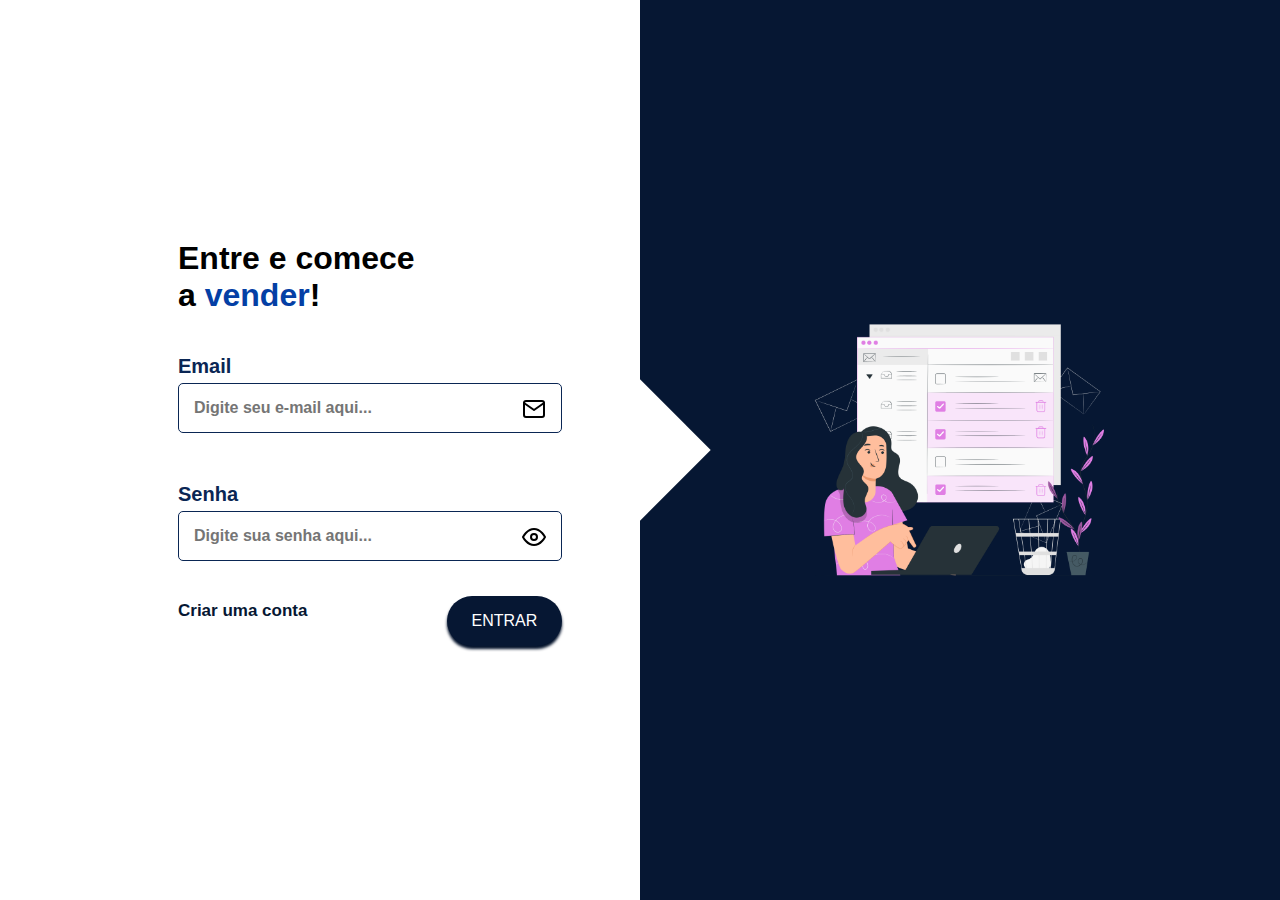
==== HTML/index.html @ cbcce424 "Initial commit" ====
<html>
<!DOCTYPE html>
<html lang="en">

<head>
    <meta charset="UTF-8">
    <meta http-equiv="X-UA-Compatible" content="IE=edge">
    <meta name="viewport" content="width=device-width, initial-scale=1.0">
    <link rel="stylesheet" href="/CSS/index.css">
    <link rel="stylesheet"
        href="https://fonts.googleapis.com/css2?family=Material+Symbols+Outlined:opsz,wght,FILL,GRAD@20..48,100..700,0..1,-50..200" />
    <title>Document</title>
</head>

<body>
    <div class="main">

        <div class="left">
            <div class="tri">
            </div>
            <div class="card">
                <div class="textfield">
                    <h1>Entre e comece <br>a <span>vender</span>!</h1>

                    <form class="textfield">
                        <div class="textfield">
                            <label for="email">Email</label>
                            <input type="text" id="email" placeholder="Digite seu e-mail aqui..." required
                                maxlength="70">
                            <svg xmlns="http://www.w3.org/2000/svg" class="feather feather-mail">
                                <path d="M4 4h16c1.1 0 2 .9 2 2v12c0 1.1-.9 2-2 2H4c-1.1 0-2-.9-2-2V6c0-1.1.9-2 2-2z">
                                </path>
                                <polyline points="22,6 12,13 2,6"></polyline>
                            </svg>
                        </div>

                        <div class="textfield">
                            <label for="senha">Senha</label>
                            <input type="password" id="senha" placeholder="Digite sua senha aqui..." required
                                maxlength="35">
                            <svg xmlns="http://www.w3.org/2000/svg" class="feather feather-eye">
                                <path d="M1 12s4-8 11-8 11 8 11 8-4 8-11 8-11-8-11-8z"></path>
                                <circle cx="12" cy="12" r="3"></circle>
                            </svg>
                        </div>
                        <a href="/HTML/cadastro_proprietario.html" class="link"> Criar uma conta </a>
                </div>
                <button type="submit" class="btn">Entrar</button>
            </div>
        </div>
        <div class="right">
            <img src="/STATIC/image.png" class="img">
        </div>
    </div>

</body>

</html>

</html>
---- CSS/index.css ----
body {
    margin: 0;
    box-sizing: border-box;
}

.textfield svg {
    position: absolute;
    top: 42px;
    right: 16px;
    width: 24;
    height: 24;
    fill: none;
    stroke: currentColor;
    stroke-width: 2;
    stroke-linecap: round;
    stroke-linejoin: round;
}

.main {
    width: 100vw;
    height: 100vh;
    display: flex;
    justify-content: space-between;
    align-items: center;
}

.textfield span {
    color: #043fa5;
    font-weight: 900;
}

.right {
    width: 50vw;
    height: 100vh;
    justify-content: center;
    align-items: center;
    display: flex;
    background-color: #061733;
    flex-direction: row-reverse;
    margin: 0;
}

.left {
    width: 50vw;
    height: 100vh;
    display: flex;
    justify-content: center;
    align-items: center;
    margin: 0;

}

.card {
    width: 60%;
    height: 100%;
    display: flex;
    justify-content: center;
    align-items: center;
    flex-direction: column;

}

.textfield {
    width: 100%;
    display: flex;
    flex-direction: column;
    align-items: flex-start;
    justify-content: center;
    margin: 10px 0px;
    position: relative;
}

.textfield input {
    border-color: #0a2654;
    width: 100%;
    border-style: solid;
    border-width: 1px;
    border-radius: 5px;
    padding: 15px;
    font-size: 12pt;
    outline: none;
    box-sizing: border-box;
    margin-bottom: 30px;
    font-weight: bold;
}

/*.textfield > input:invalid{
    border-color: red;
}*/

.textfield label {
    color: #0a2654;
    margin-bottom: 5px;
    font-size: 20px;
    font-family: Arial, Helvetica, sans-serif;
    font-weight: bold;
}

.btn {
    position: relative;
    left: 35%;
    width: 30%;
    bottom: 5%;
    padding: 16px 0px;
    margin: 0px;
    border: none;
    box-sizing: border-box;
    border-radius: 30px;
    outline: none;
    text-transform: uppercase;
    background: #061733;
    cursor: pointer;
    transition: 0.5s;
    box-shadow: 0px 3px 3px #011029;
    color: white;
    font-size: 1rem;
}

.btn:hover {
    background: #1e5cbe;
}

.textfield>h1 {
    position: relative;
    box-sizing: border-box;
    font-family: Arial, Helvetica, sans-serif;
}

.img {
    width: 50%;
}

.link {
    text-decoration: none;
    position: relative;
    bottom: 0%;
    font-family: Arial, Helvetica, sans-serif;
    font-size: 17px;
    color: #061733;
    font-weight: bold;

}

.link:hover {
    color: #1e5cbe;
}

.tri {
    position: relative;
    left: 80%;
    bottom: 50%;
    display: flex;
    width: 100px;
    height: 100px;
    top: 0%;
    right: 580px;
    background: white;
    transform: rotate(45deg);
    box-sizing: border-box;
}

/* tablets */
@media (max-width: 1024px) {


    .card {
        display: flex;
        width: 50vw;
        height: 100vh;
        box-sizing: border-box;
        justify-content: center;
    }

    .left {
        display: flex;
        flex-direction: column-reverse;
        width: 100vw;
        height: 100vh;

    }

    .right {
        display: none;
    }

    .tri {
        display: none;
    }
}

/* celulares */
@media (max-width: 375px) {

    .card {
        display: flex;
        width: 90%;
        box-sizing: border-box;
        justify-content: space-evenly;

    }

    .left {
        display: flex;
        flex-direction: column-reverse;
        width: 100vw;
        height: 100vh;
        padding: 5px;

    }

    .btn {

        width: 100%;
        border-style: solid;
        border-width: 3px;
        border-radius: 7px;
        padding: 15px;
        font-size: 12pt;
        box-shadow: 0px 3px 3px #00000056;
        outline: none;
        box-sizing: border-box;
        margin-bottom: 30px;
        font-weight: bold;
        position: relative;
        left: 0px;
    }

    .textfield input {
        padding: 15px;
        margin-bottom: 4px;
        font-size: 15px;
    }

    .textfield label {
        font-size: 17px;
    }

    .textfield a {
        display: none;
    }

    .textfield {
        font-size: 10px;
        width: 90%;

    }

    .right {
        display: none;
    }

    .tri {
        display: none;
    }

}
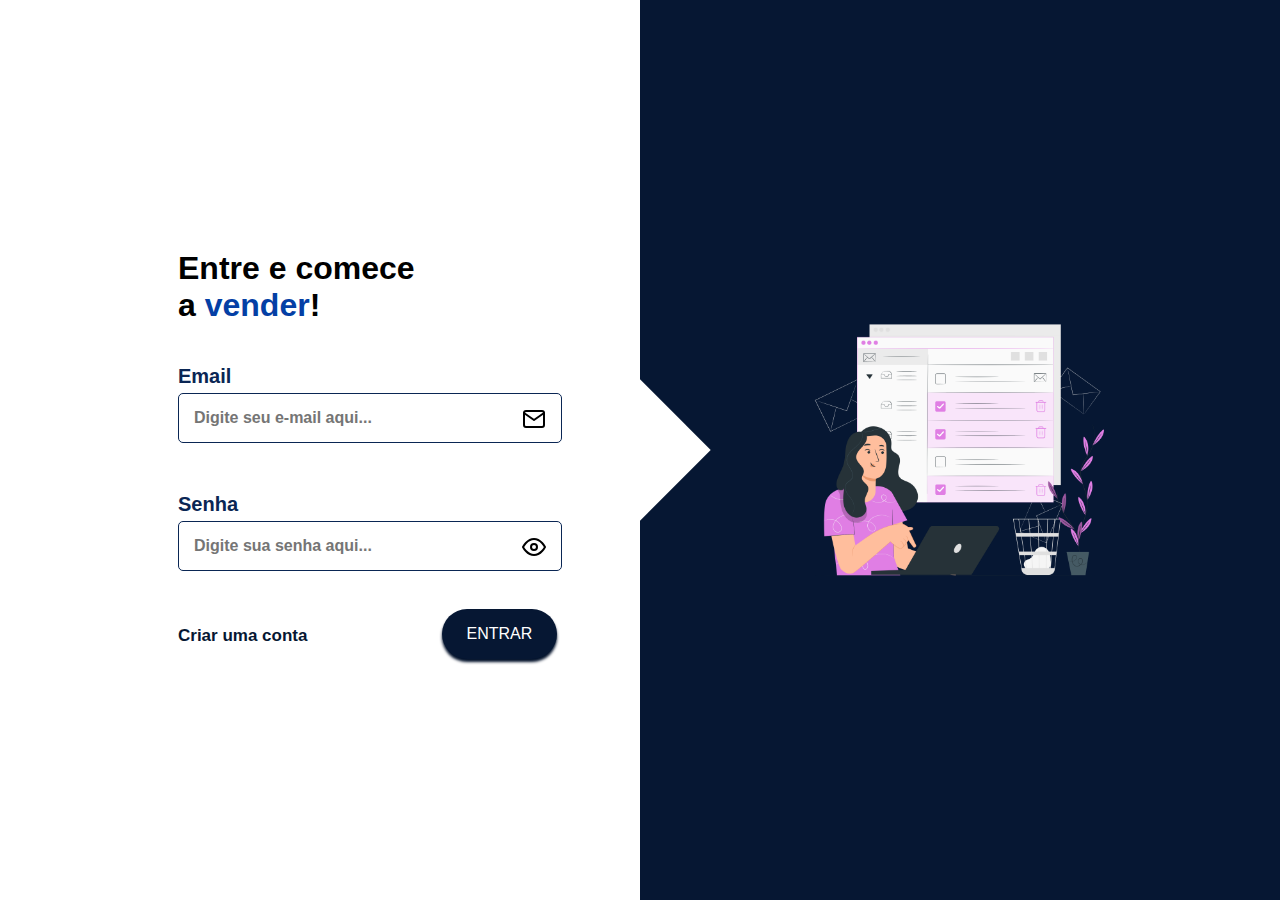
==== commit 240f0c1c: "." ====
--- a/HTML/index.html
+++ b/HTML/index.html
@@ -43,9 +43,11 @@
                                 <circle cx="12" cy="12" r="3"></circle>
                             </svg>
                         </div>
+                        <section class="button-link">
                         <a href="/HTML/cadastro_proprietario.html" class="link"> Criar uma conta </a>
-                </div>
                 <button type="submit" class="btn">Entrar</button>
+            </section>
+            </div>
             </div>
         </div>
         <div class="right">
--- a/CSS/index.css
+++ b/CSS/index.css
@@ -96,7 +96,16 @@
     font-weight: bold;
 }
 
-.btn {
+section{
+    width: 100%;
+    height: 100%;
+    display: flex;
+    align-items: center;
+
+
+}
+
+section .btn {
     position: relative;
     left: 35%;
     width: 30%;
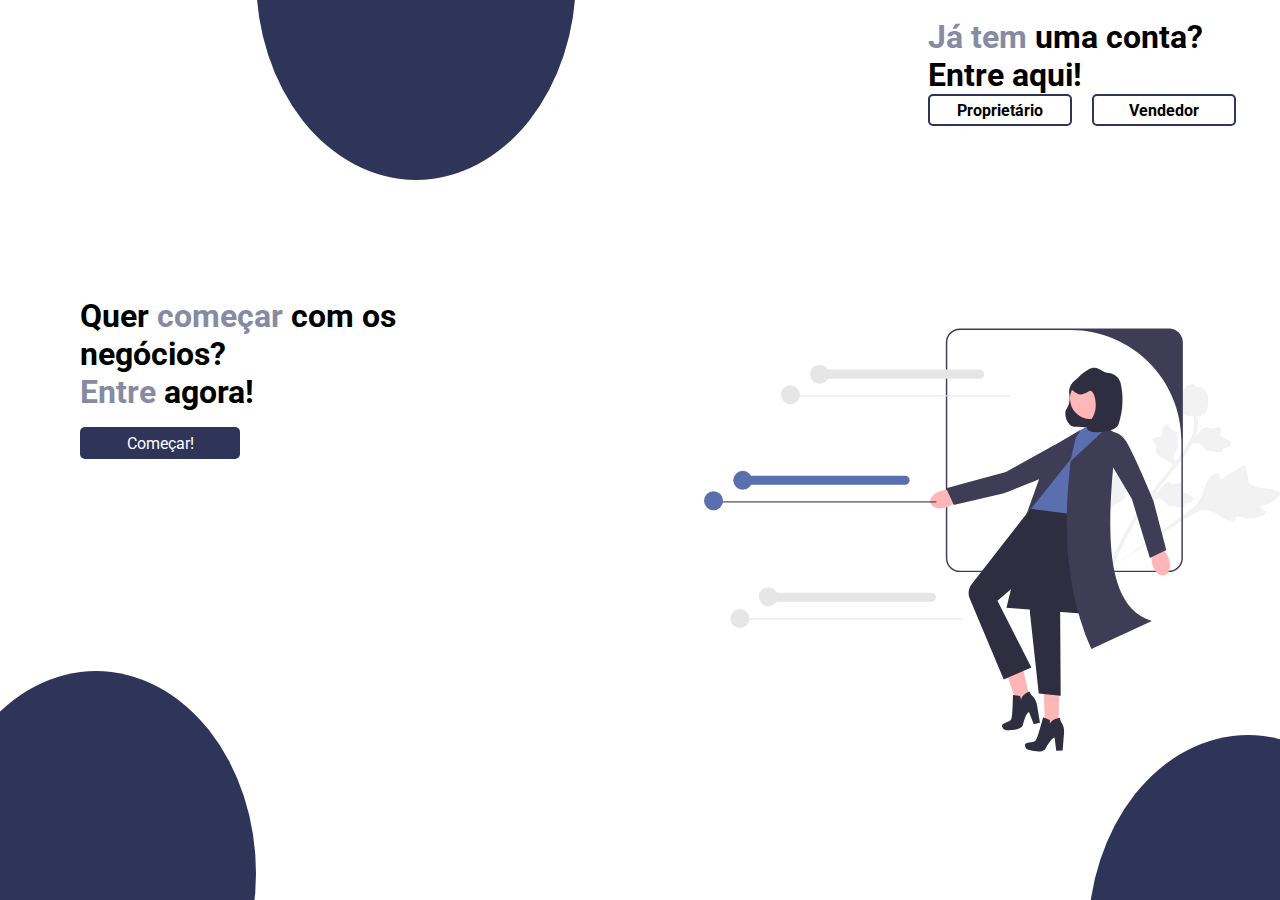
==== commit 030c832c: "." ====
--- a/HTML/index.html
+++ b/HTML/index.html
@@ -1,62 +1,33 @@
-<html>
 <!DOCTYPE html>
-<html lang="en">
-
+<html lang="pt-br">
 <head>
     <meta charset="UTF-8">
     <meta http-equiv="X-UA-Compatible" content="IE=edge">
     <meta name="viewport" content="width=device-width, initial-scale=1.0">
-    <link rel="stylesheet" href="/CSS/index.css">
-    <link rel="stylesheet"
-        href="https://fonts.googleapis.com/css2?family=Material+Symbols+Outlined:opsz,wght,FILL,GRAD@20..48,100..700,0..1,-50..200" />
-    <title>Document</title>
+    <title>Landin Page</title>
+    <link rel="stylesheet" href="/CSS/style.css">
+    <link rel="preconnect" href="https://fonts.googleapis.com">
+    <link rel="preconnect" href="https://fonts.gstatic.com" crossorigin>
+    <link href="https://fonts.googleapis.com/css2?family=Roboto:wght@300;400;700&display=swap" rel="stylesheet">
 </head>
+<body>
+    <main>
+        <div class="circle" id="c-top"></div>
+        <div class="circle" id="c-bottom-left"></div>
+        <div class="circle" id="c-bottom-right"></div>
 
-<body>
-    <div class="main">
+        <svg xmlns="http://www.w3.org/2000/svg" width="787.3608" height="578.21141" viewBox="0 0 787.3608 578.21141" xmlns:xlink="http://www.w3.org/1999/xlink"><g><path d="M767.74103,251.99607c.2196-3.36208-7.66795-5.00341-7.30956-7.94569,.35702-2.9317,8.31264-2.32243,16.72301-7.61771,1.51674-.9549,11.07445-6.97267,10.14249-11.48774-1.76651-8.55826-39.66475-4.19001-43.3533-16.64006-.80958-2.7323-.05751-6.56487-2.28961-15.15243-.88803-3.41632-1.62549-5.1893-3.13123-5.74887-2.13651-.79401-3.95346,1.54882-9.19817,5.00999-7.86547,5.19074-9.303,3.56745-14.94699,8.14126-4.18979,3.39536-5.59801,6.07324-7.42211,5.53348-2.58131-.76374-1.42832-6.61918-4.38375-8.04838-3.01588-1.45834-8.27517,2.67668-11.49774,6.26247-6.04743,6.72898-6.67418,13.47302-8.68448,19.63894-2.18476,6.70075-7.02507,15.85159-19.0324,25.27512l-109.61019,79.78751c23.07429-15.97313,87.6008-58.88736,112.74142-74.03865,7.25762-4.37382,14.87965-8.63176,23.20076-6.67339,8.01135,1.88536,15.70536,9.30535,28.62174,14.22792,1.50844,.57497,5.72781,2.12173,7.62757,.31803,1.57063-1.49114,.12506-3.91399,1.5706-5.32802,1.93893-1.89673,6.11366,.92295,12.95564,1.88866,4.8246,.6809,8.52286,.09394,11.70316-.4109,.95883-.15219,15.28096-2.51586,15.57322-6.99147l-.0001-.00007Z" fill="#f2f2f2"/><path d="M582.53886,206.67521c-1.58677-1.0779-4.66812,2.31985-6.00879,1.295-1.33591-1.02113,1.25858-4.75,1.08634-10.40573-.03107-1.01991-.22687-7.44729-2.71189-8.29258-4.71011-1.60232-13.50102,18.25874-20.67589,16.47689-1.57459-.391-3.23869-1.86596-8.09752-3.24818-1.93298-.54987-3.01594-.69949-3.72505-.12192-1.00612,.81951-.38058,2.3873-.19503,5.96001,.27822,5.35809-.93333,5.5953-.31695,9.68506,.45758,3.03605,1.36559,4.49989,.57433,5.23939-1.11962,1.04656-3.66085-1.2088-5.21502-.17066-1.58594,1.05945-1.0739,4.83379-.2438,7.45004,1.55778,4.90966,4.68693,7.16313,7.13315,9.9289,2.6584,3.00565,5.75313,8.02168,6.91372,16.63395l7.53421,76.81864c-1.18206-15.93379-3.62669-59.98594-3.80913-76.69677-.05269-4.82407,.05673-9.79356,3.41887-13.31259,3.23689-3.38804,9.0986-5.02337,15.24144-9.9425,.71746-.57448,2.69401-2.19909,2.35694-3.6519-.27869-1.2011-1.88496-1.19065-2.16187-2.30816-.37144-1.49894,2.21701-2.73435,4.66505-5.81381,1.72623-2.17147,2.50519-4.15596,3.17507-5.86255,.20194-.51449,3.17421-8.22588,1.06193-9.66069l-.00011,.00015Z" fill="#f2f2f2"/><path d="M609.25751,235.38694l4.87619-9.16475,.87759-.34689c4.05954-1.60311,7.08282-3.81332,8.98956-6.57089,.30323-.43834,.5839-.89222,.87015-1.35424,1.13383-1.83179,2.54272-4.10917,5.45563-5.89382,1.62766-.9924,5.71461-3.07187,8.15801-.7946,.66325,.60522,.9873,1.32223,1.13832,2.00529,.12919-.05638,.26047-.11141,.40147-.17183,1.73539-.71337,2.78735-.80794,3.80062-.8989,.77879-.07039,1.58246-.14181,3.07486-.59295,.65462-.19768,1.19461-.39541,1.64921-.56104,1.37762-.49948,3.1005-1.04034,4.70984,.0921,1.67808,1.27009,1.60398,3.32654,1.55585,4.68833-.08497,2.42939-.43401,3.98361-.6659,5.01422-.08552,.37618-.17995,.80054-.18253,.94974-.00402,1.20482,5.06596,3.54815,6.96911,4.44104,4.28399,1.99219,7.99098,3.71605,7.70089,7.0797-.20558,2.40717-2.50582,4.20085-7.02759,5.46931-1.40809,.39413-2.71346,.53252-3.82226,.58222,.35849,.77689,.52096,1.70322,.14415,2.72523h0c-.89522,2.41785-4.08456,3.27053-9.48289,2.54387-1.34288-.17711-3.14644-.4221-5.24912-1.38524-.98984-.45455-1.81252-.96364-2.50882-1.41034-.28462,.38468-.66984,.7488-1.21145,1.02387-1.59158,.81187-3.481,.42344-5.59084-1.23898-2.34584-1.79386-4.03133-3.6305-5.51994-5.24781-1.30119-1.41042-2.42529-2.62109-3.51704-3.26621-2.04271-1.16964-4.5959-.64202-7.72318,.16862l-7.86983,2.11499-.00005-.00004Z" fill="#f2f2f2"/><path d="M648.39062,187.7377l-10.10187-2.3921-.55812-.76091c-2.58038-3.52017-5.48513-5.88393-8.63616-7.02885-.50096-.18213-1.01113-.33849-1.53068-.49819-2.05945-.63213-4.61978-1.41727-7.08489-3.78223-1.37287-1.3227-4.42091-4.74853-2.8379-7.68964,.4172-.79504,1.02858-1.29038,1.65102-1.60971-.08737-.11066-.17388-.22368-.26807-.34473-1.13019-1.49773-1.48853-2.49128-1.83354-3.44837-.26562-.73549-.53859-1.49476-1.35349-2.8239-.35728-.58308-.68551-1.05522-.96103-1.45294-.83263-1.20583-1.79272-2.73524-1.1055-4.57918,.80291-1.94535,2.81091-2.39527,4.14038-2.69417,2.3715-.53399,3.96341-.59065,5.01915-.62775,.38552-.01266,.82001-.02898,.96498-.06432,1.16641-.3017,2.14715-5.80023,2.52813-7.86763,.84039-4.64918,1.56756-8.6722,4.89483-9.24474,2.38057-.41168,4.69907,1.35833,7.073,5.41046,.7384,1.26207,1.20339,2.48964,1.53268,3.54959,.66054-.54382,1.5154-.93602,2.59953-.83064h0c2.56586,.25268,4.19961,3.12141,4.86602,8.52747,.16932,1.34387,.3898,3.15061-.00851,5.42879-.18861,1.07274-.4724,1.99763-.72788,2.78454,.44432,.17775,.89419,.458,1.29769,.91214,1.189,1.33358,1.29258,3.25978,.21968,5.72225-1.14016,2.72414-2.48922,4.82038-3.67605,6.67053-1.03428,1.61641-1.92025,3.01079-2.26728,4.23051-.61323,2.27261,.54472,4.6084,2.12211,7.42783l4.04201,7.07599-.00024-.00009Z" fill="#f2f2f2"/><path d="M661.14193,159.63257l4.87619-9.16475,.87759-.34689c4.05954-1.60311,7.08282-3.81332,8.98956-6.57089,.30323-.43834,.5839-.89222,.87015-1.35424,1.13383-1.83179,2.54272-4.10917,5.45563-5.89382,1.62766-.9924,5.71461-3.07187,8.15801-.7946,.66325,.60522,.9873,1.32223,1.13832,2.00529,.12919-.05638,.26047-.11141,.40147-.17183,1.73539-.71337,2.78735-.80794,3.80062-.8989,.77879-.07039,1.58246-.14181,3.07486-.59295,.65462-.19768,1.19461-.39541,1.64921-.56104,1.37762-.49948,3.1005-1.04034,4.70984,.0921,1.67808,1.27009,1.60398,3.32654,1.55585,4.68833-.08497,2.42939-.43401,3.98361-.6659,5.01422-.08552,.37618-.17995,.80054-.18253,.94974-.00402,1.20482,5.06596,3.54815,6.96911,4.44104,4.28399,1.99219,7.99098,3.71605,7.70089,7.0797-.20558,2.40717-2.50582,4.20085-7.02759,5.46931-1.40809,.39413-2.71346,.53252-3.82226,.58222,.35849,.77689,.52096,1.70322,.14415,2.72523h0c-.89522,2.41785-4.08456,3.27053-9.48289,2.54387-1.34288-.17711-3.14644-.4221-5.24912-1.38524-.98984-.45455-1.81252-.96364-2.50882-1.41034-.28462,.38468-.66984,.7488-1.21145,1.02387-1.59158,.81187-3.481,.42344-5.59084-1.23898-2.34584-1.79386-4.03133-3.6305-5.51994-5.24781-1.30119-1.41042-2.42529-2.62109-3.51704-3.26621-2.04271-1.16964-4.5959-.64202-7.72318,.16862l-7.86983,2.11499-.00005-.00004Z" fill="#f2f2f2"/><path d="M556.69152,330.81684l-1.01807-2.33961,.97872-2.35463-.97872,2.35463-2.24288-1.18596c.0994-.21571,.29041-.73701,.59561-1.54837,1.67571-4.44338,6.77024-17.96888,16.89543-37.83015,7.06837-13.8642,15.09884-27.59471,23.87118-40.81719,8.78638-13.24298,16.20503-22.74346,22.16604-30.3802,4.49706-5.75938,8.87729-11.17615,13.14791-16.45069,11.40438-14.09455,22.17513-27.4094,32.0185-43.57533,2.19931-3.60777,6.77355-11.11962,7.82114-21.72921,.60692-6.15354-.05636-12.44036-1.97619-18.68216l4.87967-1.50024c2.11546,6.89501,2.84558,13.85565,2.17214,20.6882-1.16145,11.76327-6.14558,19.94845-8.5403,23.88122-10.01763,16.45114-20.89359,29.89323-32.40882,44.12314-4.25246,5.25671-8.61576,10.64886-13.09388,16.38499-5.90629,7.56564-13.25956,16.98395-21.9326,30.05706-8.66944,13.06345-16.60045,26.62664-23.58165,40.3151-9.99639,19.61142-15.01374,32.93619-16.66238,37.31355-.88177,2.33655-1.06617,2.82609-2.11086,3.27591l.00004-.00005Z" fill="#f2f2f2"/><path d="M655.67184,117.67847c-.17262-.11823-.34448-.24196-.51274-.37534-3.45157-2.64778-5.30095-7.06618-5.49996-13.1317-.08865-2.85023,.68377-5.50314,2.2243-10.79385,.23615-.81641,1.48138-4.92666,4.01568-10.01976,1.65484-3.32862,2.57808-4.56194,3.94867-5.27157,1.52361-.792,3.20127-.92297,4.82033-.67748,.22247-.43937,.54987-.82494,1.01454-1.12862,1.91914-1.26374,3.66849,.27255,4.6241,1.09006,.47692,.42325,1.06922,.95571,1.79739,1.40008,1.14214,.7038,1.96128,.78174,3.19912,.90498,1.18476,.11708,2.6579,.26263,4.46879,1.02593,3.57934,1.4915,5.5955,4.17655,6.2608,5.06087,3.51303,4.63405,3.33342,9.70967,3.12445,15.58627-.04513,1.17667-.31683,5.38612-1.95275,10.2915-1.1801,3.53903-2.20004,4.7726-3.12481,5.57622-1.89435,1.65508-3.90519,1.96844-8.7499,2.38173-5.06399,.43817-7.60355,.65511-9.55547,.50766-4.53941-.34974-7.38993-.56924-10.10247-2.42707l-.00007,.0001Z" fill="#f2f2f2"/></g><path d="M635.56204,0H349.60208c-10.48999,0-19.02002,8.52997-19.02002,19.01996V313.97998c0,10.48999,8.53003,19.02002,19.02002,19.02002h285.95996c10.48999,0,19.02002-8.53003,19.02002-19.02002V19.01996c0-10.48999-8.53003-19.01996-19.02002-19.01996Zm17.02002,313.97998c0,9.3999-7.62012,17.02002-17.02002,17.02002H349.60208c-9.3999,0-17.02002-7.62012-17.02002-17.02002V19.01996c0-9.39986,7.62009-17.01996,17.01996-17.01996h151.47217c83.67549,0,151.50787,67.83239,151.50787,151.50787v160.47211Z" fill="#3f3d56"/><path id="b-258" d="M324.52982,221.68488c-10.02271,2.70906-16.74914,10.07644-15.02403,16.45467,1.72511,6.37824,11.2474,9.35107,21.27332,6.6397,4.0198-1.02815,7.73493-3.00401,10.83456-5.76229l42.32169-12.01471-6.06147-19.74015-41.07815,13.94016c-4.06852-.82103-8.27452-.65555-12.26591,.48262Z" fill="#ffb6b6"/><path d="M501.8824,162.46163s11.94867,17.52796-14.9802,30.7505c-26.92887,13.22255-76.70697,32.09424-76.70697,32.09424l-68.73045,15.92312-10.37914-22.75481,81.55524-22.22032,66.45681-37.08764,22.78472,3.2949Z" fill="#3f3d56"/><path d="M493.88776,115.80732c-.30559,8.30862,5.67572,18.17153,11.99981,18.37403,7.60788,.24368,43.57329,2.80519,44.7295-.17782,8.02756-20.71108-29.77817-63.67396-38.29999-64.91337-4.57957-.66601-10.06335,5.9092-12.17165,11.33725-2.95447,7.6066,1.40568,11.19382-1.05525,21.44145-1.87658,7.81446-4.9888,8.12999-5.20242,13.93846Z" fill="#2f2e41"/><g><polygon points="431.28364 443.34029 406.04145 449.12499 431.40525 524.38518 448.51015 520.46647 431.28364 443.34029" fill="#ffb6b6"/><path d="M422.26383,500.91484l9.76292,1.43186,1.50498,5.22972s.32536-6.65233,11.10799-11.21113l2.80283,4.68076s5.77229,3.71423,7.63765,12.92025l4.14219,24.90083-8.47672,2.24884-6.22014-16.35906s-3.4225-3.12878-8.86656,18.03551c0,0-2.20451,7.11265-22.20382,6.28871-2.74878-.11324-5.16739-1.94721-5.90103-4.59869-.40487-1.46326-.22585-2.97603,1.46219-3.98974,4.29683-2.58036,9.29382-2.33856,11.22161-6.92485,1.92779-4.58628,2.02591-32.65302,2.02591-32.65302Z" fill="#2f2e41"/></g><g><polygon points="486.12311 477.55704 463.58206 477 466.73762 556.24943 484.28287 556.5622 486.12311 477.55704" fill="#ffb6b6"/><path d="M463.51301,531.26895l9.13143,3.73923,.20221,5.4382s1.91669-6.37854,13.47952-8.2085l1.59403,5.2177s4.70882,4.99418,4.30392,14.37856l-1.97195,25.16586-8.76879,.14282-2.10052-17.37518s-2.56897-3.86046-12.94625,15.37173c0,0-3.85139,6.3731-23.06467,.76053-2.64074-.77141-4.54693-3.13352-4.62093-5.88363-.04084-1.51769,.49697-2.94292,2.37935-3.52061,4.79152-1.47049,9.58347-.03327,12.5583-4.02085,2.97483-3.98757,9.82435-31.20587,9.82435-31.20587Z" fill="#2f2e41"/></g><polygon points="532.63681 390.99653 413.4231 381.77201 446.97142 244.24061 527.23659 232.67571 532.63681 390.99653" fill="#2f2e41"/><polygon points="516.19567 138.19287 541.31393 124.81105 561.59749 148.76053 520.83803 279.39998 446.27901 246.38557 502.90896 149.57106 516.19567 138.19287" fill="#5a6faf"/><path d="M519.37917,255.81245s7.99865,41.24344-16.76982,62.67993l-7.58177,24.10429-8.18624,44.49141,.74071,114.91192-30-3-12-109.99601-.14266-54.74468-44.28904,37.92731,46.35131,91.03876-37.7688,16.53838-46.12859-109.70919c-3.20519-6.68292-2.35048-14.60438,2.20651-20.44978l80.46822-103.21922,73.10016,9.42688Z" fill="#2f2e41"/><path d="M550.47747,135.63075l-49.24818,45.94569c-11.65539,94.57932-5.29297,181.42607,28.24251,256.61101l82.75742-38.35635c-68.24059-20.69727-61.54814-134.34365-48.30715-256.11285l-13.4446-8.08749Z" fill="#3f3d56"/><polygon points="508.00574 149.72218 515.58206 138 473.67989 162.63479 440.54605 254.45608 501.66832 178.17982 508.00574 149.72218" fill="#3f3d56"/><path id="c-259" d="M612.82155,322.43614c2.88799,9.97263,10.37455,16.56614,16.72089,14.72717,6.34634-1.83898,9.1483-11.41293,6.25795-21.38873-1.09992-4.00076-3.14194-7.67994-5.95525-10.72971l-12.77013-42.09991-19.62852,6.41375,14.67302,40.82212c-.74809,4.08256-.50737,8.28493,.70204,12.25531Z" fill="#ffb6b6"/><path d="M548.56444,144.69881s17.17736-12.44743,31.16828,14.09036c13.99092,26.53779,34.28526,75.75303,34.28526,75.75303l17.89161,68.2445-22.44715,11.02874-24.55474-80.88303-38.98205-65.3636,2.63879-22.87Z" fill="#3f3d56"/><circle cx="528.1389" cy="95.83832" r="27.89568" fill="#ffb6b6"/><path d="M528.23094,84.95502c-1.57021-.15487-2.37744,1.50548-8.37414,3.82202-2.12452,.82072-3.21224,1.23267-4.46007,1.31286-3.7932,.2437-6.74134-1.85136-8.71154-3.25151-3.20255-2.27592-5.26566-3.742-5.66863-6.08582-.52588-3.0586,2.93672-6.47533,9.88334-13.18386,3.40194-3.28538,5.47494-5.26989,8.80359-7.63179,5.58326-3.96168,8.37488-5.94247,12.2882-6.33118,5.18313-.51474,9.12363,1.95859,14.80962,5.52757,1.53612,.96418,3.75083,1.42786,6.09874,1.60456,7.68606,.57843,14.27526,5.70138,16.36557,13.12033,.1597,.56681,.29388,1.07986,.39451,1.51919,4.1263,18.01381,2.97494,36.7499-2.67183,54.34643-.152,.47367-.27918,.91469-.37757,1.31662-2.62308,10.71632-38.65605,14.89376-42.87064,5.83419-2.65394-5.70476,9.74899-11.41278,11.60114-28.42293,1.28943-11.84192-3.19345-23.11047-7.11029-23.49665Z" fill="#2f2e41"/><rect x="117.33012" y="91.25305" width="302.25197" height="1.54937" fill="#e6e6e6"/><g><path d="M376.91173,68.60039H160.00048c-3.41723,0-6.19746-2.78023-6.19746-6.19746s2.78023-6.19746,6.19746-6.19746h216.91125c3.41723,0,6.19746,2.78023,6.19746,6.19746s-2.78023,6.19746-6.19746,6.19746Z" fill="#e6e6e6"/><circle cx="118" cy="90.58301" r="13" fill="#e6e6e6"/><circle cx="158" cy="62.58301" r="13" fill="#e6e6e6"/></g><rect x="15.33012" y="236.25305" width="302.25197" height="1.54937" fill="#3f3d56"/><g><path d="M274.91173,213.60039H58.00048c-3.41723,0-6.19746-2.78023-6.19746-6.19746s2.78023-6.19746,6.19746-6.19746h216.91125c3.41723,0,6.19746,2.78023,6.19746,6.19746s-2.78023,6.19746-6.19746,6.19746Z" fill="#5a6faf"/><circle cx="13" cy="235.58301" r="13" fill="#5a6faf"/><circle cx="53" cy="207.58301" r="13" fill="#5a6faf"/></g><rect x="51.33012" y="396.25305" width="302.25197" height="1.54937" fill="#e6e6e6"/><g><path d="M310.91173,373.60039H94.00048c-3.41723,0-6.19746-2.78023-6.19746-6.19746s2.78023-6.19746,6.19746-6.19746h216.91125c3.41723,0,6.19746,2.78023,6.19746,6.19746s-2.78023,6.19746-6.19746,6.19746Z" fill="#e6e6e6"/><circle cx="88" cy="366.58301" r="13" fill="#e6e6e6"/><circle cx="49" cy="396.58301" r="13" fill="#e6e6e6"/></g></svg>
 
-        <div class="left">
-            <div class="tri">
-            </div>
-            <div class="card">
-                <div class="textfield">
-                    <h1>Entre e comece <br>a <span>vender</span>!</h1>
+        <div class="start-business">
+            <h1>Quer <span>começar</span> com os<br> negócios?<br><span>Entre </span>agora!</h1>
+            <button>Começar!</button>
+        </div>
 
-                    <form class="textfield">
-                        <div class="textfield">
-                            <label for="email">Email</label>
-                            <input type="text" id="email" placeholder="Digite seu e-mail aqui..." required
-                                maxlength="70">
-                            <svg xmlns="http://www.w3.org/2000/svg" class="feather feather-mail">
-                                <path d="M4 4h16c1.1 0 2 .9 2 2v12c0 1.1-.9 2-2 2H4c-1.1 0-2-.9-2-2V6c0-1.1.9-2 2-2z">
-                                </path>
-                                <polyline points="22,6 12,13 2,6"></polyline>
-                            </svg>
-                        </div>
-
-                        <div class="textfield">
-                            <label for="senha">Senha</label>
-                            <input type="password" id="senha" placeholder="Digite sua senha aqui..." required
-                                maxlength="35">
-                            <svg xmlns="http://www.w3.org/2000/svg" class="feather feather-eye">
-                                <path d="M1 12s4-8 11-8 11 8 11 8-4 8-11 8-11-8-11-8z"></path>
-                                <circle cx="12" cy="12" r="3"></circle>
-                            </svg>
-                        </div>
-                        <section class="button-link">
-                        <a href="/HTML/cadastro_proprietario.html" class="link"> Criar uma conta </a>
-                <button type="submit" class="btn">Entrar</button>
-            </section>
-            </div>
-            </div>
+        <div class="login-acount">
+            <h1><span>Já tem</span> uma conta? <br> Entre aqui!</h1>
+            <button id="proprietario"> <a href="/HTML/cadastro_proprietario.html">Proprietário</a></button>
+            <button id="vendedor"> <a href="/HTML/cadastro_funcionario.html">Vendedor</a></button>
         </div>
-        <div class="right">
-            <img src="/STATIC/image.png" class="img">
-        </div>
-    </div>
-
+    </main>
 </body>
-
-</html>
-
 </html>--- a/CSS/style.css
+++ b/CSS/style.css
@@ -0,0 +1,107 @@
+* {
+    margin: 0;
+    padding: 0;
+    box-sizing: border-box;
+    font-family: 'Roboto', serif;
+}
+
+main{
+    width: 100%;
+    height: 100%;
+}
+
+.circle{
+    width: 25%;
+    height: 45%;
+    position: fixed;
+    background-color: #2E3559;
+    border-radius: 50%;
+}
+
+#c-top{
+    left: 20%;
+    top: -25%;
+}
+
+#c-bottom-left{
+    bottom: -11rem;
+    left: -5%;
+}
+
+#c-bottom-right{
+    bottom: -15rem;
+    right: -10%;
+}
+
+svg{
+    width: 45%;
+    height: 60%;
+    position: fixed;
+    right: 0;
+    bottom: 10%;
+
+}
+
+.start-business{
+    position: absolute;
+    width: 25%;
+    height: 20%;
+    top: 33%;
+    margin-left: 5rem;
+}
+
+.start-business span{
+    color: #868ba3;
+}
+
+.start-business button{
+    width: 50%;
+    height: 2rem;
+    background-color: #2E3559;
+    outline: none;
+    border: none;
+    color: #FFFFFF;
+    font-size: 1rem;
+    border-radius: 5px;
+    margin-top: 1rem;
+    font-weight: 400;
+    cursor: pointer;
+} 
+
+.login-acount{
+    position: absolute;
+    width: 25%;
+    height: 20%;
+    top: 2%;
+    right: 0;
+    margin-right: 2rem;
+}
+
+.login-acount a{
+    text-decoration: none;
+    color: black;
+}
+
+a:active{
+    text-decoration: none;
+}
+
+.login-acount span{
+    color: #868ba3;
+}
+
+.login-acount button{
+    width: 45%;
+    height: 2rem;
+    background-color: transparent;
+    border-color: #2E3559;
+    border-style: solid;
+    border-radius: 5px;
+    font-size: 1rem;
+    font-weight: 700;
+    cursor: pointer;
+}
+
+#proprietario{
+    margin-right: 1rem;
+}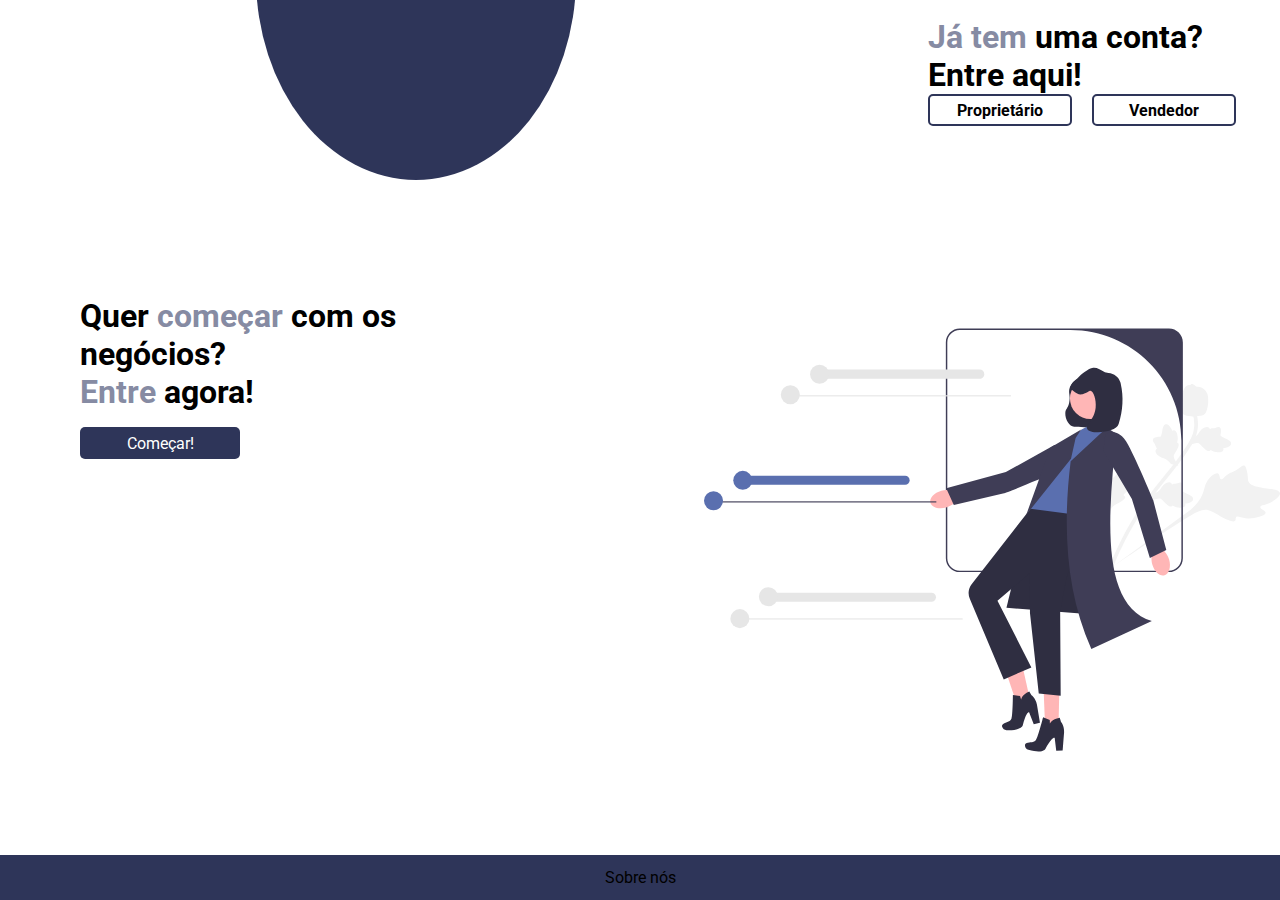
==== commit 4bf49eff: "." ====
--- a/HTML/index.html
+++ b/HTML/index.html
@@ -4,7 +4,7 @@
     <meta charset="UTF-8">
     <meta http-equiv="X-UA-Compatible" content="IE=edge">
     <meta name="viewport" content="width=device-width, initial-scale=1.0">
-    <title>Landin Page</title>
+    <title>Landing Page</title>
     <link rel="stylesheet" href="/CSS/style.css">
     <link rel="preconnect" href="https://fonts.googleapis.com">
     <link rel="preconnect" href="https://fonts.gstatic.com" crossorigin>
@@ -13,8 +13,7 @@
 <body>
     <main>
         <div class="circle" id="c-top"></div>
-        <div class="circle" id="c-bottom-left"></div>
-        <div class="circle" id="c-bottom-right"></div>
+
 
         <svg xmlns="http://www.w3.org/2000/svg" width="787.3608" height="578.21141" viewBox="0 0 787.3608 578.21141" xmlns:xlink="http://www.w3.org/1999/xlink"><g><path d="M767.74103,251.99607c.2196-3.36208-7.66795-5.00341-7.30956-7.94569,.35702-2.9317,8.31264-2.32243,16.72301-7.61771,1.51674-.9549,11.07445-6.97267,10.14249-11.48774-1.76651-8.55826-39.66475-4.19001-43.3533-16.64006-.80958-2.7323-.05751-6.56487-2.28961-15.15243-.88803-3.41632-1.62549-5.1893-3.13123-5.74887-2.13651-.79401-3.95346,1.54882-9.19817,5.00999-7.86547,5.19074-9.303,3.56745-14.94699,8.14126-4.18979,3.39536-5.59801,6.07324-7.42211,5.53348-2.58131-.76374-1.42832-6.61918-4.38375-8.04838-3.01588-1.45834-8.27517,2.67668-11.49774,6.26247-6.04743,6.72898-6.67418,13.47302-8.68448,19.63894-2.18476,6.70075-7.02507,15.85159-19.0324,25.27512l-109.61019,79.78751c23.07429-15.97313,87.6008-58.88736,112.74142-74.03865,7.25762-4.37382,14.87965-8.63176,23.20076-6.67339,8.01135,1.88536,15.70536,9.30535,28.62174,14.22792,1.50844,.57497,5.72781,2.12173,7.62757,.31803,1.57063-1.49114,.12506-3.91399,1.5706-5.32802,1.93893-1.89673,6.11366,.92295,12.95564,1.88866,4.8246,.6809,8.52286,.09394,11.70316-.4109,.95883-.15219,15.28096-2.51586,15.57322-6.99147l-.0001-.00007Z" fill="#f2f2f2"/><path d="M582.53886,206.67521c-1.58677-1.0779-4.66812,2.31985-6.00879,1.295-1.33591-1.02113,1.25858-4.75,1.08634-10.40573-.03107-1.01991-.22687-7.44729-2.71189-8.29258-4.71011-1.60232-13.50102,18.25874-20.67589,16.47689-1.57459-.391-3.23869-1.86596-8.09752-3.24818-1.93298-.54987-3.01594-.69949-3.72505-.12192-1.00612,.81951-.38058,2.3873-.19503,5.96001,.27822,5.35809-.93333,5.5953-.31695,9.68506,.45758,3.03605,1.36559,4.49989,.57433,5.23939-1.11962,1.04656-3.66085-1.2088-5.21502-.17066-1.58594,1.05945-1.0739,4.83379-.2438,7.45004,1.55778,4.90966,4.68693,7.16313,7.13315,9.9289,2.6584,3.00565,5.75313,8.02168,6.91372,16.63395l7.53421,76.81864c-1.18206-15.93379-3.62669-59.98594-3.80913-76.69677-.05269-4.82407,.05673-9.79356,3.41887-13.31259,3.23689-3.38804,9.0986-5.02337,15.24144-9.9425,.71746-.57448,2.69401-2.19909,2.35694-3.6519-.27869-1.2011-1.88496-1.19065-2.16187-2.30816-.37144-1.49894,2.21701-2.73435,4.66505-5.81381,1.72623-2.17147,2.50519-4.15596,3.17507-5.86255,.20194-.51449,3.17421-8.22588,1.06193-9.66069l-.00011,.00015Z" fill="#f2f2f2"/><path d="M609.25751,235.38694l4.87619-9.16475,.87759-.34689c4.05954-1.60311,7.08282-3.81332,8.98956-6.57089,.30323-.43834,.5839-.89222,.87015-1.35424,1.13383-1.83179,2.54272-4.10917,5.45563-5.89382,1.62766-.9924,5.71461-3.07187,8.15801-.7946,.66325,.60522,.9873,1.32223,1.13832,2.00529,.12919-.05638,.26047-.11141,.40147-.17183,1.73539-.71337,2.78735-.80794,3.80062-.8989,.77879-.07039,1.58246-.14181,3.07486-.59295,.65462-.19768,1.19461-.39541,1.64921-.56104,1.37762-.49948,3.1005-1.04034,4.70984,.0921,1.67808,1.27009,1.60398,3.32654,1.55585,4.68833-.08497,2.42939-.43401,3.98361-.6659,5.01422-.08552,.37618-.17995,.80054-.18253,.94974-.00402,1.20482,5.06596,3.54815,6.96911,4.44104,4.28399,1.99219,7.99098,3.71605,7.70089,7.0797-.20558,2.40717-2.50582,4.20085-7.02759,5.46931-1.40809,.39413-2.71346,.53252-3.82226,.58222,.35849,.77689,.52096,1.70322,.14415,2.72523h0c-.89522,2.41785-4.08456,3.27053-9.48289,2.54387-1.34288-.17711-3.14644-.4221-5.24912-1.38524-.98984-.45455-1.81252-.96364-2.50882-1.41034-.28462,.38468-.66984,.7488-1.21145,1.02387-1.59158,.81187-3.481,.42344-5.59084-1.23898-2.34584-1.79386-4.03133-3.6305-5.51994-5.24781-1.30119-1.41042-2.42529-2.62109-3.51704-3.26621-2.04271-1.16964-4.5959-.64202-7.72318,.16862l-7.86983,2.11499-.00005-.00004Z" fill="#f2f2f2"/><path d="M648.39062,187.7377l-10.10187-2.3921-.55812-.76091c-2.58038-3.52017-5.48513-5.88393-8.63616-7.02885-.50096-.18213-1.01113-.33849-1.53068-.49819-2.05945-.63213-4.61978-1.41727-7.08489-3.78223-1.37287-1.3227-4.42091-4.74853-2.8379-7.68964,.4172-.79504,1.02858-1.29038,1.65102-1.60971-.08737-.11066-.17388-.22368-.26807-.34473-1.13019-1.49773-1.48853-2.49128-1.83354-3.44837-.26562-.73549-.53859-1.49476-1.35349-2.8239-.35728-.58308-.68551-1.05522-.96103-1.45294-.83263-1.20583-1.79272-2.73524-1.1055-4.57918,.80291-1.94535,2.81091-2.39527,4.14038-2.69417,2.3715-.53399,3.96341-.59065,5.01915-.62775,.38552-.01266,.82001-.02898,.96498-.06432,1.16641-.3017,2.14715-5.80023,2.52813-7.86763,.84039-4.64918,1.56756-8.6722,4.89483-9.24474,2.38057-.41168,4.69907,1.35833,7.073,5.41046,.7384,1.26207,1.20339,2.48964,1.53268,3.54959,.66054-.54382,1.5154-.93602,2.59953-.83064h0c2.56586,.25268,4.19961,3.12141,4.86602,8.52747,.16932,1.34387,.3898,3.15061-.00851,5.42879-.18861,1.07274-.4724,1.99763-.72788,2.78454,.44432,.17775,.89419,.458,1.29769,.91214,1.189,1.33358,1.29258,3.25978,.21968,5.72225-1.14016,2.72414-2.48922,4.82038-3.67605,6.67053-1.03428,1.61641-1.92025,3.01079-2.26728,4.23051-.61323,2.27261,.54472,4.6084,2.12211,7.42783l4.04201,7.07599-.00024-.00009Z" fill="#f2f2f2"/><path d="M661.14193,159.63257l4.87619-9.16475,.87759-.34689c4.05954-1.60311,7.08282-3.81332,8.98956-6.57089,.30323-.43834,.5839-.89222,.87015-1.35424,1.13383-1.83179,2.54272-4.10917,5.45563-5.89382,1.62766-.9924,5.71461-3.07187,8.15801-.7946,.66325,.60522,.9873,1.32223,1.13832,2.00529,.12919-.05638,.26047-.11141,.40147-.17183,1.73539-.71337,2.78735-.80794,3.80062-.8989,.77879-.07039,1.58246-.14181,3.07486-.59295,.65462-.19768,1.19461-.39541,1.64921-.56104,1.37762-.49948,3.1005-1.04034,4.70984,.0921,1.67808,1.27009,1.60398,3.32654,1.55585,4.68833-.08497,2.42939-.43401,3.98361-.6659,5.01422-.08552,.37618-.17995,.80054-.18253,.94974-.00402,1.20482,5.06596,3.54815,6.96911,4.44104,4.28399,1.99219,7.99098,3.71605,7.70089,7.0797-.20558,2.40717-2.50582,4.20085-7.02759,5.46931-1.40809,.39413-2.71346,.53252-3.82226,.58222,.35849,.77689,.52096,1.70322,.14415,2.72523h0c-.89522,2.41785-4.08456,3.27053-9.48289,2.54387-1.34288-.17711-3.14644-.4221-5.24912-1.38524-.98984-.45455-1.81252-.96364-2.50882-1.41034-.28462,.38468-.66984,.7488-1.21145,1.02387-1.59158,.81187-3.481,.42344-5.59084-1.23898-2.34584-1.79386-4.03133-3.6305-5.51994-5.24781-1.30119-1.41042-2.42529-2.62109-3.51704-3.26621-2.04271-1.16964-4.5959-.64202-7.72318,.16862l-7.86983,2.11499-.00005-.00004Z" fill="#f2f2f2"/><path d="M556.69152,330.81684l-1.01807-2.33961,.97872-2.35463-.97872,2.35463-2.24288-1.18596c.0994-.21571,.29041-.73701,.59561-1.54837,1.67571-4.44338,6.77024-17.96888,16.89543-37.83015,7.06837-13.8642,15.09884-27.59471,23.87118-40.81719,8.78638-13.24298,16.20503-22.74346,22.16604-30.3802,4.49706-5.75938,8.87729-11.17615,13.14791-16.45069,11.40438-14.09455,22.17513-27.4094,32.0185-43.57533,2.19931-3.60777,6.77355-11.11962,7.82114-21.72921,.60692-6.15354-.05636-12.44036-1.97619-18.68216l4.87967-1.50024c2.11546,6.89501,2.84558,13.85565,2.17214,20.6882-1.16145,11.76327-6.14558,19.94845-8.5403,23.88122-10.01763,16.45114-20.89359,29.89323-32.40882,44.12314-4.25246,5.25671-8.61576,10.64886-13.09388,16.38499-5.90629,7.56564-13.25956,16.98395-21.9326,30.05706-8.66944,13.06345-16.60045,26.62664-23.58165,40.3151-9.99639,19.61142-15.01374,32.93619-16.66238,37.31355-.88177,2.33655-1.06617,2.82609-2.11086,3.27591l.00004-.00005Z" fill="#f2f2f2"/><path d="M655.67184,117.67847c-.17262-.11823-.34448-.24196-.51274-.37534-3.45157-2.64778-5.30095-7.06618-5.49996-13.1317-.08865-2.85023,.68377-5.50314,2.2243-10.79385,.23615-.81641,1.48138-4.92666,4.01568-10.01976,1.65484-3.32862,2.57808-4.56194,3.94867-5.27157,1.52361-.792,3.20127-.92297,4.82033-.67748,.22247-.43937,.54987-.82494,1.01454-1.12862,1.91914-1.26374,3.66849,.27255,4.6241,1.09006,.47692,.42325,1.06922,.95571,1.79739,1.40008,1.14214,.7038,1.96128,.78174,3.19912,.90498,1.18476,.11708,2.6579,.26263,4.46879,1.02593,3.57934,1.4915,5.5955,4.17655,6.2608,5.06087,3.51303,4.63405,3.33342,9.70967,3.12445,15.58627-.04513,1.17667-.31683,5.38612-1.95275,10.2915-1.1801,3.53903-2.20004,4.7726-3.12481,5.57622-1.89435,1.65508-3.90519,1.96844-8.7499,2.38173-5.06399,.43817-7.60355,.65511-9.55547,.50766-4.53941-.34974-7.38993-.56924-10.10247-2.42707l-.00007,.0001Z" fill="#f2f2f2"/></g><path d="M635.56204,0H349.60208c-10.48999,0-19.02002,8.52997-19.02002,19.01996V313.97998c0,10.48999,8.53003,19.02002,19.02002,19.02002h285.95996c10.48999,0,19.02002-8.53003,19.02002-19.02002V19.01996c0-10.48999-8.53003-19.01996-19.02002-19.01996Zm17.02002,313.97998c0,9.3999-7.62012,17.02002-17.02002,17.02002H349.60208c-9.3999,0-17.02002-7.62012-17.02002-17.02002V19.01996c0-9.39986,7.62009-17.01996,17.01996-17.01996h151.47217c83.67549,0,151.50787,67.83239,151.50787,151.50787v160.47211Z" fill="#3f3d56"/><path id="b-258" d="M324.52982,221.68488c-10.02271,2.70906-16.74914,10.07644-15.02403,16.45467,1.72511,6.37824,11.2474,9.35107,21.27332,6.6397,4.0198-1.02815,7.73493-3.00401,10.83456-5.76229l42.32169-12.01471-6.06147-19.74015-41.07815,13.94016c-4.06852-.82103-8.27452-.65555-12.26591,.48262Z" fill="#ffb6b6"/><path d="M501.8824,162.46163s11.94867,17.52796-14.9802,30.7505c-26.92887,13.22255-76.70697,32.09424-76.70697,32.09424l-68.73045,15.92312-10.37914-22.75481,81.55524-22.22032,66.45681-37.08764,22.78472,3.2949Z" fill="#3f3d56"/><path d="M493.88776,115.80732c-.30559,8.30862,5.67572,18.17153,11.99981,18.37403,7.60788,.24368,43.57329,2.80519,44.7295-.17782,8.02756-20.71108-29.77817-63.67396-38.29999-64.91337-4.57957-.66601-10.06335,5.9092-12.17165,11.33725-2.95447,7.6066,1.40568,11.19382-1.05525,21.44145-1.87658,7.81446-4.9888,8.12999-5.20242,13.93846Z" fill="#2f2e41"/><g><polygon points="431.28364 443.34029 406.04145 449.12499 431.40525 524.38518 448.51015 520.46647 431.28364 443.34029" fill="#ffb6b6"/><path d="M422.26383,500.91484l9.76292,1.43186,1.50498,5.22972s.32536-6.65233,11.10799-11.21113l2.80283,4.68076s5.77229,3.71423,7.63765,12.92025l4.14219,24.90083-8.47672,2.24884-6.22014-16.35906s-3.4225-3.12878-8.86656,18.03551c0,0-2.20451,7.11265-22.20382,6.28871-2.74878-.11324-5.16739-1.94721-5.90103-4.59869-.40487-1.46326-.22585-2.97603,1.46219-3.98974,4.29683-2.58036,9.29382-2.33856,11.22161-6.92485,1.92779-4.58628,2.02591-32.65302,2.02591-32.65302Z" fill="#2f2e41"/></g><g><polygon points="486.12311 477.55704 463.58206 477 466.73762 556.24943 484.28287 556.5622 486.12311 477.55704" fill="#ffb6b6"/><path d="M463.51301,531.26895l9.13143,3.73923,.20221,5.4382s1.91669-6.37854,13.47952-8.2085l1.59403,5.2177s4.70882,4.99418,4.30392,14.37856l-1.97195,25.16586-8.76879,.14282-2.10052-17.37518s-2.56897-3.86046-12.94625,15.37173c0,0-3.85139,6.3731-23.06467,.76053-2.64074-.77141-4.54693-3.13352-4.62093-5.88363-.04084-1.51769,.49697-2.94292,2.37935-3.52061,4.79152-1.47049,9.58347-.03327,12.5583-4.02085,2.97483-3.98757,9.82435-31.20587,9.82435-31.20587Z" fill="#2f2e41"/></g><polygon points="532.63681 390.99653 413.4231 381.77201 446.97142 244.24061 527.23659 232.67571 532.63681 390.99653" fill="#2f2e41"/><polygon points="516.19567 138.19287 541.31393 124.81105 561.59749 148.76053 520.83803 279.39998 446.27901 246.38557 502.90896 149.57106 516.19567 138.19287" fill="#5a6faf"/><path d="M519.37917,255.81245s7.99865,41.24344-16.76982,62.67993l-7.58177,24.10429-8.18624,44.49141,.74071,114.91192-30-3-12-109.99601-.14266-54.74468-44.28904,37.92731,46.35131,91.03876-37.7688,16.53838-46.12859-109.70919c-3.20519-6.68292-2.35048-14.60438,2.20651-20.44978l80.46822-103.21922,73.10016,9.42688Z" fill="#2f2e41"/><path d="M550.47747,135.63075l-49.24818,45.94569c-11.65539,94.57932-5.29297,181.42607,28.24251,256.61101l82.75742-38.35635c-68.24059-20.69727-61.54814-134.34365-48.30715-256.11285l-13.4446-8.08749Z" fill="#3f3d56"/><polygon points="508.00574 149.72218 515.58206 138 473.67989 162.63479 440.54605 254.45608 501.66832 178.17982 508.00574 149.72218" fill="#3f3d56"/><path id="c-259" d="M612.82155,322.43614c2.88799,9.97263,10.37455,16.56614,16.72089,14.72717,6.34634-1.83898,9.1483-11.41293,6.25795-21.38873-1.09992-4.00076-3.14194-7.67994-5.95525-10.72971l-12.77013-42.09991-19.62852,6.41375,14.67302,40.82212c-.74809,4.08256-.50737,8.28493,.70204,12.25531Z" fill="#ffb6b6"/><path d="M548.56444,144.69881s17.17736-12.44743,31.16828,14.09036c13.99092,26.53779,34.28526,75.75303,34.28526,75.75303l17.89161,68.2445-22.44715,11.02874-24.55474-80.88303-38.98205-65.3636,2.63879-22.87Z" fill="#3f3d56"/><circle cx="528.1389" cy="95.83832" r="27.89568" fill="#ffb6b6"/><path d="M528.23094,84.95502c-1.57021-.15487-2.37744,1.50548-8.37414,3.82202-2.12452,.82072-3.21224,1.23267-4.46007,1.31286-3.7932,.2437-6.74134-1.85136-8.71154-3.25151-3.20255-2.27592-5.26566-3.742-5.66863-6.08582-.52588-3.0586,2.93672-6.47533,9.88334-13.18386,3.40194-3.28538,5.47494-5.26989,8.80359-7.63179,5.58326-3.96168,8.37488-5.94247,12.2882-6.33118,5.18313-.51474,9.12363,1.95859,14.80962,5.52757,1.53612,.96418,3.75083,1.42786,6.09874,1.60456,7.68606,.57843,14.27526,5.70138,16.36557,13.12033,.1597,.56681,.29388,1.07986,.39451,1.51919,4.1263,18.01381,2.97494,36.7499-2.67183,54.34643-.152,.47367-.27918,.91469-.37757,1.31662-2.62308,10.71632-38.65605,14.89376-42.87064,5.83419-2.65394-5.70476,9.74899-11.41278,11.60114-28.42293,1.28943-11.84192-3.19345-23.11047-7.11029-23.49665Z" fill="#2f2e41"/><rect x="117.33012" y="91.25305" width="302.25197" height="1.54937" fill="#e6e6e6"/><g><path d="M376.91173,68.60039H160.00048c-3.41723,0-6.19746-2.78023-6.19746-6.19746s2.78023-6.19746,6.19746-6.19746h216.91125c3.41723,0,6.19746,2.78023,6.19746,6.19746s-2.78023,6.19746-6.19746,6.19746Z" fill="#e6e6e6"/><circle cx="118" cy="90.58301" r="13" fill="#e6e6e6"/><circle cx="158" cy="62.58301" r="13" fill="#e6e6e6"/></g><rect x="15.33012" y="236.25305" width="302.25197" height="1.54937" fill="#3f3d56"/><g><path d="M274.91173,213.60039H58.00048c-3.41723,0-6.19746-2.78023-6.19746-6.19746s2.78023-6.19746,6.19746-6.19746h216.91125c3.41723,0,6.19746,2.78023,6.19746,6.19746s-2.78023,6.19746-6.19746,6.19746Z" fill="#5a6faf"/><circle cx="13" cy="235.58301" r="13" fill="#5a6faf"/><circle cx="53" cy="207.58301" r="13" fill="#5a6faf"/></g><rect x="51.33012" y="396.25305" width="302.25197" height="1.54937" fill="#e6e6e6"/><g><path d="M310.91173,373.60039H94.00048c-3.41723,0-6.19746-2.78023-6.19746-6.19746s2.78023-6.19746,6.19746-6.19746h216.91125c3.41723,0,6.19746,2.78023,6.19746,6.19746s-2.78023,6.19746-6.19746,6.19746Z" fill="#e6e6e6"/><circle cx="88" cy="366.58301" r="13" fill="#e6e6e6"/><circle cx="49" cy="396.58301" r="13" fill="#e6e6e6"/></g></svg>
 
@@ -30,4 +29,6 @@
         </div>
     </main>
 </body>
+<footer>Sobre nós</footer>
+
 </html>--- a/CSS/style.css
+++ b/CSS/style.css
@@ -8,12 +8,13 @@
 main{
     width: 100%;
     height: 100%;
+    display: flex;
 }
 
 .circle{
     width: 25%;
     height: 45%;
-    position: fixed;
+    position: absolute;
     background-color: #2E3559;
     border-radius: 50%;
 }
@@ -25,18 +26,18 @@
 
 #c-bottom-left{
     bottom: -11rem;
-    left: -5%;
+    left: -15%;
 }
 
 #c-bottom-right{
     bottom: -15rem;
-    right: -10%;
+    right: -15%;
 }
 
 svg{
     width: 45%;
     height: 60%;
-    position: fixed;
+    position: absolute;
     right: 0;
     bottom: 10%;
 
@@ -104,4 +105,15 @@
 
 #proprietario{
     margin-right: 1rem;
+}
+
+footer{
+    width: 100%;
+    height: 5%;
+    background-color: #2E3559;
+    position: fixed;
+    bottom: 0;
+    display: flex;
+    align-items: center;
+    justify-content: center;
 }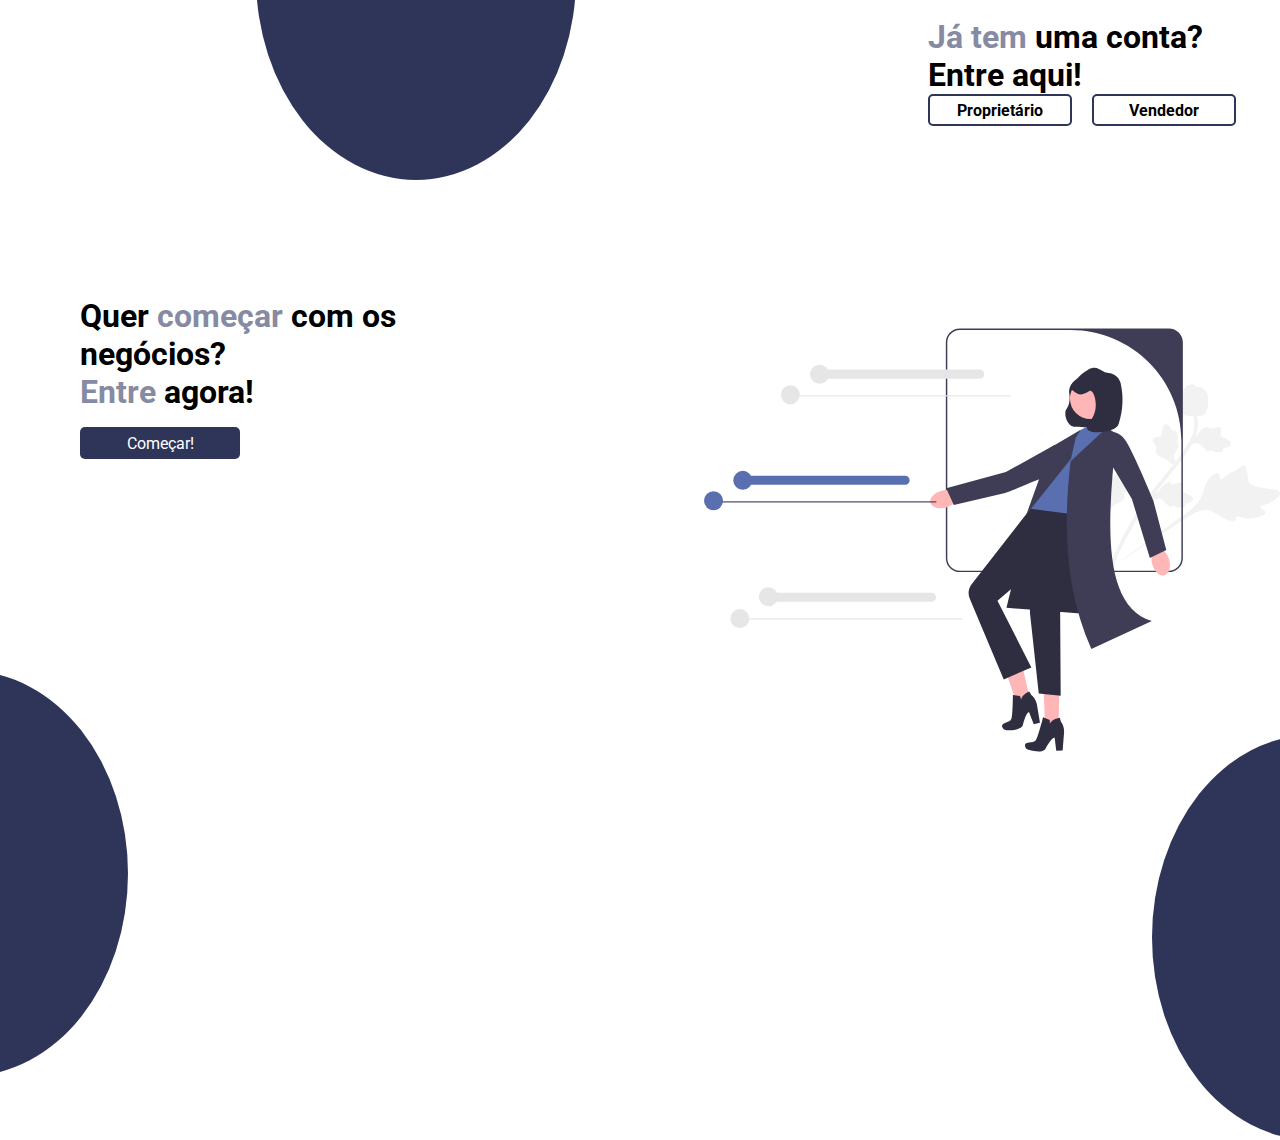
==== commit 309ba4f4: "." ====
--- a/HTML/index.html
+++ b/HTML/index.html
@@ -13,22 +13,23 @@
 <body>
     <main>
         <div class="circle" id="c-top"></div>
+        <div class="circle" id="c-bottom-left"></div>
+        <div  class="circle" id="c-bottom-right"></div>
 
 
         <svg xmlns="http://www.w3.org/2000/svg" width="787.3608" height="578.21141" viewBox="0 0 787.3608 578.21141" xmlns:xlink="http://www.w3.org/1999/xlink"><g><path d="M767.74103,251.99607c.2196-3.36208-7.66795-5.00341-7.30956-7.94569,.35702-2.9317,8.31264-2.32243,16.72301-7.61771,1.51674-.9549,11.07445-6.97267,10.14249-11.48774-1.76651-8.55826-39.66475-4.19001-43.3533-16.64006-.80958-2.7323-.05751-6.56487-2.28961-15.15243-.88803-3.41632-1.62549-5.1893-3.13123-5.74887-2.13651-.79401-3.95346,1.54882-9.19817,5.00999-7.86547,5.19074-9.303,3.56745-14.94699,8.14126-4.18979,3.39536-5.59801,6.07324-7.42211,5.53348-2.58131-.76374-1.42832-6.61918-4.38375-8.04838-3.01588-1.45834-8.27517,2.67668-11.49774,6.26247-6.04743,6.72898-6.67418,13.47302-8.68448,19.63894-2.18476,6.70075-7.02507,15.85159-19.0324,25.27512l-109.61019,79.78751c23.07429-15.97313,87.6008-58.88736,112.74142-74.03865,7.25762-4.37382,14.87965-8.63176,23.20076-6.67339,8.01135,1.88536,15.70536,9.30535,28.62174,14.22792,1.50844,.57497,5.72781,2.12173,7.62757,.31803,1.57063-1.49114,.12506-3.91399,1.5706-5.32802,1.93893-1.89673,6.11366,.92295,12.95564,1.88866,4.8246,.6809,8.52286,.09394,11.70316-.4109,.95883-.15219,15.28096-2.51586,15.57322-6.99147l-.0001-.00007Z" fill="#f2f2f2"/><path d="M582.53886,206.67521c-1.58677-1.0779-4.66812,2.31985-6.00879,1.295-1.33591-1.02113,1.25858-4.75,1.08634-10.40573-.03107-1.01991-.22687-7.44729-2.71189-8.29258-4.71011-1.60232-13.50102,18.25874-20.67589,16.47689-1.57459-.391-3.23869-1.86596-8.09752-3.24818-1.93298-.54987-3.01594-.69949-3.72505-.12192-1.00612,.81951-.38058,2.3873-.19503,5.96001,.27822,5.35809-.93333,5.5953-.31695,9.68506,.45758,3.03605,1.36559,4.49989,.57433,5.23939-1.11962,1.04656-3.66085-1.2088-5.21502-.17066-1.58594,1.05945-1.0739,4.83379-.2438,7.45004,1.55778,4.90966,4.68693,7.16313,7.13315,9.9289,2.6584,3.00565,5.75313,8.02168,6.91372,16.63395l7.53421,76.81864c-1.18206-15.93379-3.62669-59.98594-3.80913-76.69677-.05269-4.82407,.05673-9.79356,3.41887-13.31259,3.23689-3.38804,9.0986-5.02337,15.24144-9.9425,.71746-.57448,2.69401-2.19909,2.35694-3.6519-.27869-1.2011-1.88496-1.19065-2.16187-2.30816-.37144-1.49894,2.21701-2.73435,4.66505-5.81381,1.72623-2.17147,2.50519-4.15596,3.17507-5.86255,.20194-.51449,3.17421-8.22588,1.06193-9.66069l-.00011,.00015Z" fill="#f2f2f2"/><path d="M609.25751,235.38694l4.87619-9.16475,.87759-.34689c4.05954-1.60311,7.08282-3.81332,8.98956-6.57089,.30323-.43834,.5839-.89222,.87015-1.35424,1.13383-1.83179,2.54272-4.10917,5.45563-5.89382,1.62766-.9924,5.71461-3.07187,8.15801-.7946,.66325,.60522,.9873,1.32223,1.13832,2.00529,.12919-.05638,.26047-.11141,.40147-.17183,1.73539-.71337,2.78735-.80794,3.80062-.8989,.77879-.07039,1.58246-.14181,3.07486-.59295,.65462-.19768,1.19461-.39541,1.64921-.56104,1.37762-.49948,3.1005-1.04034,4.70984,.0921,1.67808,1.27009,1.60398,3.32654,1.55585,4.68833-.08497,2.42939-.43401,3.98361-.6659,5.01422-.08552,.37618-.17995,.80054-.18253,.94974-.00402,1.20482,5.06596,3.54815,6.96911,4.44104,4.28399,1.99219,7.99098,3.71605,7.70089,7.0797-.20558,2.40717-2.50582,4.20085-7.02759,5.46931-1.40809,.39413-2.71346,.53252-3.82226,.58222,.35849,.77689,.52096,1.70322,.14415,2.72523h0c-.89522,2.41785-4.08456,3.27053-9.48289,2.54387-1.34288-.17711-3.14644-.4221-5.24912-1.38524-.98984-.45455-1.81252-.96364-2.50882-1.41034-.28462,.38468-.66984,.7488-1.21145,1.02387-1.59158,.81187-3.481,.42344-5.59084-1.23898-2.34584-1.79386-4.03133-3.6305-5.51994-5.24781-1.30119-1.41042-2.42529-2.62109-3.51704-3.26621-2.04271-1.16964-4.5959-.64202-7.72318,.16862l-7.86983,2.11499-.00005-.00004Z" fill="#f2f2f2"/><path d="M648.39062,187.7377l-10.10187-2.3921-.55812-.76091c-2.58038-3.52017-5.48513-5.88393-8.63616-7.02885-.50096-.18213-1.01113-.33849-1.53068-.49819-2.05945-.63213-4.61978-1.41727-7.08489-3.78223-1.37287-1.3227-4.42091-4.74853-2.8379-7.68964,.4172-.79504,1.02858-1.29038,1.65102-1.60971-.08737-.11066-.17388-.22368-.26807-.34473-1.13019-1.49773-1.48853-2.49128-1.83354-3.44837-.26562-.73549-.53859-1.49476-1.35349-2.8239-.35728-.58308-.68551-1.05522-.96103-1.45294-.83263-1.20583-1.79272-2.73524-1.1055-4.57918,.80291-1.94535,2.81091-2.39527,4.14038-2.69417,2.3715-.53399,3.96341-.59065,5.01915-.62775,.38552-.01266,.82001-.02898,.96498-.06432,1.16641-.3017,2.14715-5.80023,2.52813-7.86763,.84039-4.64918,1.56756-8.6722,4.89483-9.24474,2.38057-.41168,4.69907,1.35833,7.073,5.41046,.7384,1.26207,1.20339,2.48964,1.53268,3.54959,.66054-.54382,1.5154-.93602,2.59953-.83064h0c2.56586,.25268,4.19961,3.12141,4.86602,8.52747,.16932,1.34387,.3898,3.15061-.00851,5.42879-.18861,1.07274-.4724,1.99763-.72788,2.78454,.44432,.17775,.89419,.458,1.29769,.91214,1.189,1.33358,1.29258,3.25978,.21968,5.72225-1.14016,2.72414-2.48922,4.82038-3.67605,6.67053-1.03428,1.61641-1.92025,3.01079-2.26728,4.23051-.61323,2.27261,.54472,4.6084,2.12211,7.42783l4.04201,7.07599-.00024-.00009Z" fill="#f2f2f2"/><path d="M661.14193,159.63257l4.87619-9.16475,.87759-.34689c4.05954-1.60311,7.08282-3.81332,8.98956-6.57089,.30323-.43834,.5839-.89222,.87015-1.35424,1.13383-1.83179,2.54272-4.10917,5.45563-5.89382,1.62766-.9924,5.71461-3.07187,8.15801-.7946,.66325,.60522,.9873,1.32223,1.13832,2.00529,.12919-.05638,.26047-.11141,.40147-.17183,1.73539-.71337,2.78735-.80794,3.80062-.8989,.77879-.07039,1.58246-.14181,3.07486-.59295,.65462-.19768,1.19461-.39541,1.64921-.56104,1.37762-.49948,3.1005-1.04034,4.70984,.0921,1.67808,1.27009,1.60398,3.32654,1.55585,4.68833-.08497,2.42939-.43401,3.98361-.6659,5.01422-.08552,.37618-.17995,.80054-.18253,.94974-.00402,1.20482,5.06596,3.54815,6.96911,4.44104,4.28399,1.99219,7.99098,3.71605,7.70089,7.0797-.20558,2.40717-2.50582,4.20085-7.02759,5.46931-1.40809,.39413-2.71346,.53252-3.82226,.58222,.35849,.77689,.52096,1.70322,.14415,2.72523h0c-.89522,2.41785-4.08456,3.27053-9.48289,2.54387-1.34288-.17711-3.14644-.4221-5.24912-1.38524-.98984-.45455-1.81252-.96364-2.50882-1.41034-.28462,.38468-.66984,.7488-1.21145,1.02387-1.59158,.81187-3.481,.42344-5.59084-1.23898-2.34584-1.79386-4.03133-3.6305-5.51994-5.24781-1.30119-1.41042-2.42529-2.62109-3.51704-3.26621-2.04271-1.16964-4.5959-.64202-7.72318,.16862l-7.86983,2.11499-.00005-.00004Z" fill="#f2f2f2"/><path d="M556.69152,330.81684l-1.01807-2.33961,.97872-2.35463-.97872,2.35463-2.24288-1.18596c.0994-.21571,.29041-.73701,.59561-1.54837,1.67571-4.44338,6.77024-17.96888,16.89543-37.83015,7.06837-13.8642,15.09884-27.59471,23.87118-40.81719,8.78638-13.24298,16.20503-22.74346,22.16604-30.3802,4.49706-5.75938,8.87729-11.17615,13.14791-16.45069,11.40438-14.09455,22.17513-27.4094,32.0185-43.57533,2.19931-3.60777,6.77355-11.11962,7.82114-21.72921,.60692-6.15354-.05636-12.44036-1.97619-18.68216l4.87967-1.50024c2.11546,6.89501,2.84558,13.85565,2.17214,20.6882-1.16145,11.76327-6.14558,19.94845-8.5403,23.88122-10.01763,16.45114-20.89359,29.89323-32.40882,44.12314-4.25246,5.25671-8.61576,10.64886-13.09388,16.38499-5.90629,7.56564-13.25956,16.98395-21.9326,30.05706-8.66944,13.06345-16.60045,26.62664-23.58165,40.3151-9.99639,19.61142-15.01374,32.93619-16.66238,37.31355-.88177,2.33655-1.06617,2.82609-2.11086,3.27591l.00004-.00005Z" fill="#f2f2f2"/><path d="M655.67184,117.67847c-.17262-.11823-.34448-.24196-.51274-.37534-3.45157-2.64778-5.30095-7.06618-5.49996-13.1317-.08865-2.85023,.68377-5.50314,2.2243-10.79385,.23615-.81641,1.48138-4.92666,4.01568-10.01976,1.65484-3.32862,2.57808-4.56194,3.94867-5.27157,1.52361-.792,3.20127-.92297,4.82033-.67748,.22247-.43937,.54987-.82494,1.01454-1.12862,1.91914-1.26374,3.66849,.27255,4.6241,1.09006,.47692,.42325,1.06922,.95571,1.79739,1.40008,1.14214,.7038,1.96128,.78174,3.19912,.90498,1.18476,.11708,2.6579,.26263,4.46879,1.02593,3.57934,1.4915,5.5955,4.17655,6.2608,5.06087,3.51303,4.63405,3.33342,9.70967,3.12445,15.58627-.04513,1.17667-.31683,5.38612-1.95275,10.2915-1.1801,3.53903-2.20004,4.7726-3.12481,5.57622-1.89435,1.65508-3.90519,1.96844-8.7499,2.38173-5.06399,.43817-7.60355,.65511-9.55547,.50766-4.53941-.34974-7.38993-.56924-10.10247-2.42707l-.00007,.0001Z" fill="#f2f2f2"/></g><path d="M635.56204,0H349.60208c-10.48999,0-19.02002,8.52997-19.02002,19.01996V313.97998c0,10.48999,8.53003,19.02002,19.02002,19.02002h285.95996c10.48999,0,19.02002-8.53003,19.02002-19.02002V19.01996c0-10.48999-8.53003-19.01996-19.02002-19.01996Zm17.02002,313.97998c0,9.3999-7.62012,17.02002-17.02002,17.02002H349.60208c-9.3999,0-17.02002-7.62012-17.02002-17.02002V19.01996c0-9.39986,7.62009-17.01996,17.01996-17.01996h151.47217c83.67549,0,151.50787,67.83239,151.50787,151.50787v160.47211Z" fill="#3f3d56"/><path id="b-258" d="M324.52982,221.68488c-10.02271,2.70906-16.74914,10.07644-15.02403,16.45467,1.72511,6.37824,11.2474,9.35107,21.27332,6.6397,4.0198-1.02815,7.73493-3.00401,10.83456-5.76229l42.32169-12.01471-6.06147-19.74015-41.07815,13.94016c-4.06852-.82103-8.27452-.65555-12.26591,.48262Z" fill="#ffb6b6"/><path d="M501.8824,162.46163s11.94867,17.52796-14.9802,30.7505c-26.92887,13.22255-76.70697,32.09424-76.70697,32.09424l-68.73045,15.92312-10.37914-22.75481,81.55524-22.22032,66.45681-37.08764,22.78472,3.2949Z" fill="#3f3d56"/><path d="M493.88776,115.80732c-.30559,8.30862,5.67572,18.17153,11.99981,18.37403,7.60788,.24368,43.57329,2.80519,44.7295-.17782,8.02756-20.71108-29.77817-63.67396-38.29999-64.91337-4.57957-.66601-10.06335,5.9092-12.17165,11.33725-2.95447,7.6066,1.40568,11.19382-1.05525,21.44145-1.87658,7.81446-4.9888,8.12999-5.20242,13.93846Z" fill="#2f2e41"/><g><polygon points="431.28364 443.34029 406.04145 449.12499 431.40525 524.38518 448.51015 520.46647 431.28364 443.34029" fill="#ffb6b6"/><path d="M422.26383,500.91484l9.76292,1.43186,1.50498,5.22972s.32536-6.65233,11.10799-11.21113l2.80283,4.68076s5.77229,3.71423,7.63765,12.92025l4.14219,24.90083-8.47672,2.24884-6.22014-16.35906s-3.4225-3.12878-8.86656,18.03551c0,0-2.20451,7.11265-22.20382,6.28871-2.74878-.11324-5.16739-1.94721-5.90103-4.59869-.40487-1.46326-.22585-2.97603,1.46219-3.98974,4.29683-2.58036,9.29382-2.33856,11.22161-6.92485,1.92779-4.58628,2.02591-32.65302,2.02591-32.65302Z" fill="#2f2e41"/></g><g><polygon points="486.12311 477.55704 463.58206 477 466.73762 556.24943 484.28287 556.5622 486.12311 477.55704" fill="#ffb6b6"/><path d="M463.51301,531.26895l9.13143,3.73923,.20221,5.4382s1.91669-6.37854,13.47952-8.2085l1.59403,5.2177s4.70882,4.99418,4.30392,14.37856l-1.97195,25.16586-8.76879,.14282-2.10052-17.37518s-2.56897-3.86046-12.94625,15.37173c0,0-3.85139,6.3731-23.06467,.76053-2.64074-.77141-4.54693-3.13352-4.62093-5.88363-.04084-1.51769,.49697-2.94292,2.37935-3.52061,4.79152-1.47049,9.58347-.03327,12.5583-4.02085,2.97483-3.98757,9.82435-31.20587,9.82435-31.20587Z" fill="#2f2e41"/></g><polygon points="532.63681 390.99653 413.4231 381.77201 446.97142 244.24061 527.23659 232.67571 532.63681 390.99653" fill="#2f2e41"/><polygon points="516.19567 138.19287 541.31393 124.81105 561.59749 148.76053 520.83803 279.39998 446.27901 246.38557 502.90896 149.57106 516.19567 138.19287" fill="#5a6faf"/><path d="M519.37917,255.81245s7.99865,41.24344-16.76982,62.67993l-7.58177,24.10429-8.18624,44.49141,.74071,114.91192-30-3-12-109.99601-.14266-54.74468-44.28904,37.92731,46.35131,91.03876-37.7688,16.53838-46.12859-109.70919c-3.20519-6.68292-2.35048-14.60438,2.20651-20.44978l80.46822-103.21922,73.10016,9.42688Z" fill="#2f2e41"/><path d="M550.47747,135.63075l-49.24818,45.94569c-11.65539,94.57932-5.29297,181.42607,28.24251,256.61101l82.75742-38.35635c-68.24059-20.69727-61.54814-134.34365-48.30715-256.11285l-13.4446-8.08749Z" fill="#3f3d56"/><polygon points="508.00574 149.72218 515.58206 138 473.67989 162.63479 440.54605 254.45608 501.66832 178.17982 508.00574 149.72218" fill="#3f3d56"/><path id="c-259" d="M612.82155,322.43614c2.88799,9.97263,10.37455,16.56614,16.72089,14.72717,6.34634-1.83898,9.1483-11.41293,6.25795-21.38873-1.09992-4.00076-3.14194-7.67994-5.95525-10.72971l-12.77013-42.09991-19.62852,6.41375,14.67302,40.82212c-.74809,4.08256-.50737,8.28493,.70204,12.25531Z" fill="#ffb6b6"/><path d="M548.56444,144.69881s17.17736-12.44743,31.16828,14.09036c13.99092,26.53779,34.28526,75.75303,34.28526,75.75303l17.89161,68.2445-22.44715,11.02874-24.55474-80.88303-38.98205-65.3636,2.63879-22.87Z" fill="#3f3d56"/><circle cx="528.1389" cy="95.83832" r="27.89568" fill="#ffb6b6"/><path d="M528.23094,84.95502c-1.57021-.15487-2.37744,1.50548-8.37414,3.82202-2.12452,.82072-3.21224,1.23267-4.46007,1.31286-3.7932,.2437-6.74134-1.85136-8.71154-3.25151-3.20255-2.27592-5.26566-3.742-5.66863-6.08582-.52588-3.0586,2.93672-6.47533,9.88334-13.18386,3.40194-3.28538,5.47494-5.26989,8.80359-7.63179,5.58326-3.96168,8.37488-5.94247,12.2882-6.33118,5.18313-.51474,9.12363,1.95859,14.80962,5.52757,1.53612,.96418,3.75083,1.42786,6.09874,1.60456,7.68606,.57843,14.27526,5.70138,16.36557,13.12033,.1597,.56681,.29388,1.07986,.39451,1.51919,4.1263,18.01381,2.97494,36.7499-2.67183,54.34643-.152,.47367-.27918,.91469-.37757,1.31662-2.62308,10.71632-38.65605,14.89376-42.87064,5.83419-2.65394-5.70476,9.74899-11.41278,11.60114-28.42293,1.28943-11.84192-3.19345-23.11047-7.11029-23.49665Z" fill="#2f2e41"/><rect x="117.33012" y="91.25305" width="302.25197" height="1.54937" fill="#e6e6e6"/><g><path d="M376.91173,68.60039H160.00048c-3.41723,0-6.19746-2.78023-6.19746-6.19746s2.78023-6.19746,6.19746-6.19746h216.91125c3.41723,0,6.19746,2.78023,6.19746,6.19746s-2.78023,6.19746-6.19746,6.19746Z" fill="#e6e6e6"/><circle cx="118" cy="90.58301" r="13" fill="#e6e6e6"/><circle cx="158" cy="62.58301" r="13" fill="#e6e6e6"/></g><rect x="15.33012" y="236.25305" width="302.25197" height="1.54937" fill="#3f3d56"/><g><path d="M274.91173,213.60039H58.00048c-3.41723,0-6.19746-2.78023-6.19746-6.19746s2.78023-6.19746,6.19746-6.19746h216.91125c3.41723,0,6.19746,2.78023,6.19746,6.19746s-2.78023,6.19746-6.19746,6.19746Z" fill="#5a6faf"/><circle cx="13" cy="235.58301" r="13" fill="#5a6faf"/><circle cx="53" cy="207.58301" r="13" fill="#5a6faf"/></g><rect x="51.33012" y="396.25305" width="302.25197" height="1.54937" fill="#e6e6e6"/><g><path d="M310.91173,373.60039H94.00048c-3.41723,0-6.19746-2.78023-6.19746-6.19746s2.78023-6.19746,6.19746-6.19746h216.91125c3.41723,0,6.19746,2.78023,6.19746,6.19746s-2.78023,6.19746-6.19746,6.19746Z" fill="#e6e6e6"/><circle cx="88" cy="366.58301" r="13" fill="#e6e6e6"/><circle cx="49" cy="396.58301" r="13" fill="#e6e6e6"/></g></svg>
 
         <div class="start-business">
             <h1>Quer <span>começar</span> com os<br> negócios?<br><span>Entre </span>agora!</h1>
-            <button>Começar!</button>
+            <button><a href="/HTML/cadastro_proprietario.html">Começar!</a></button>
         </div>
 
         <div class="login-acount">
             <h1><span>Já tem</span> uma conta? <br> Entre aqui!</h1>
-            <button id="proprietario"> <a href="/HTML/cadastro_proprietario.html">Proprietário</a></button>
-            <button id="vendedor"> <a href="/HTML/cadastro_funcionario.html">Vendedor</a></button>
+            <button id="proprietario"> <a href="/HTML/login_fucionarios.html">Proprietário</a></button>
+            <button id="vendedor"> <a href="/HTML/login_proprietario.html">Vendedor</a></button>
         </div>
     </main>
 </body>
-<footer>Sobre nós</footer>
 
 </html>--- a/CSS/style.css
+++ b/CSS/style.css
@@ -69,6 +69,11 @@
     cursor: pointer;
 } 
 
+.start-business a{
+    text-decoration: none;
+    color: #FFFFFF;
+}
+
 .login-acount{
     position: absolute;
     width: 25%;
@@ -105,15 +110,4 @@
 
 #proprietario{
     margin-right: 1rem;
-}
-
-footer{
-    width: 100%;
-    height: 5%;
-    background-color: #2E3559;
-    position: fixed;
-    bottom: 0;
-    display: flex;
-    align-items: center;
-    justify-content: center;
 }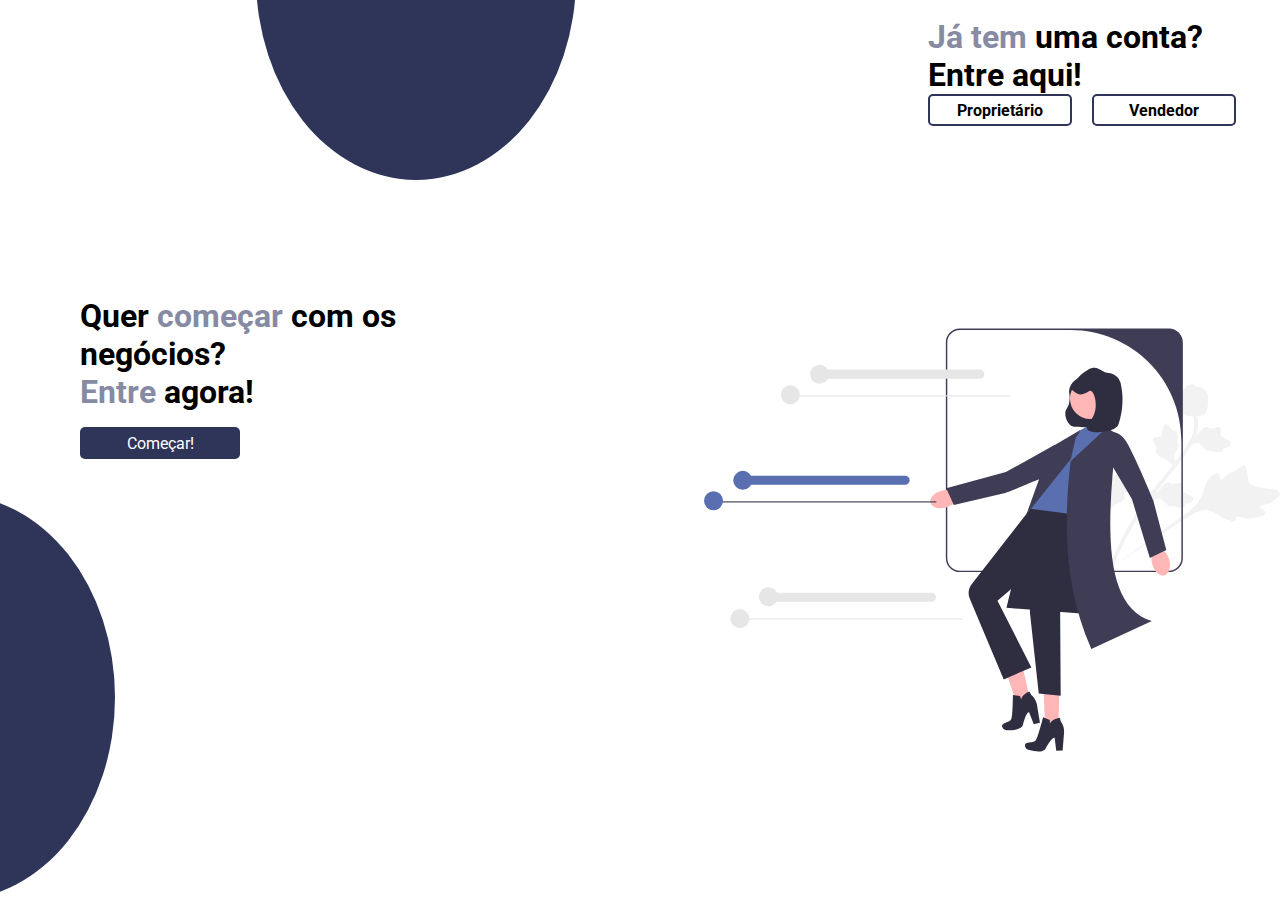
==== commit e69e97ad: "." ====
--- a/HTML/index.html
+++ b/HTML/index.html
@@ -14,7 +14,6 @@
     <main>
         <div class="circle" id="c-top"></div>
         <div class="circle" id="c-bottom-left"></div>
-        <div  class="circle" id="c-bottom-right"></div>
 
 
         <svg xmlns="http://www.w3.org/2000/svg" width="787.3608" height="578.21141" viewBox="0 0 787.3608 578.21141" xmlns:xlink="http://www.w3.org/1999/xlink"><g><path d="M767.74103,251.99607c.2196-3.36208-7.66795-5.00341-7.30956-7.94569,.35702-2.9317,8.31264-2.32243,16.72301-7.61771,1.51674-.9549,11.07445-6.97267,10.14249-11.48774-1.76651-8.55826-39.66475-4.19001-43.3533-16.64006-.80958-2.7323-.05751-6.56487-2.28961-15.15243-.88803-3.41632-1.62549-5.1893-3.13123-5.74887-2.13651-.79401-3.95346,1.54882-9.19817,5.00999-7.86547,5.19074-9.303,3.56745-14.94699,8.14126-4.18979,3.39536-5.59801,6.07324-7.42211,5.53348-2.58131-.76374-1.42832-6.61918-4.38375-8.04838-3.01588-1.45834-8.27517,2.67668-11.49774,6.26247-6.04743,6.72898-6.67418,13.47302-8.68448,19.63894-2.18476,6.70075-7.02507,15.85159-19.0324,25.27512l-109.61019,79.78751c23.07429-15.97313,87.6008-58.88736,112.74142-74.03865,7.25762-4.37382,14.87965-8.63176,23.20076-6.67339,8.01135,1.88536,15.70536,9.30535,28.62174,14.22792,1.50844,.57497,5.72781,2.12173,7.62757,.31803,1.57063-1.49114,.12506-3.91399,1.5706-5.32802,1.93893-1.89673,6.11366,.92295,12.95564,1.88866,4.8246,.6809,8.52286,.09394,11.70316-.4109,.95883-.15219,15.28096-2.51586,15.57322-6.99147l-.0001-.00007Z" fill="#f2f2f2"/><path d="M582.53886,206.67521c-1.58677-1.0779-4.66812,2.31985-6.00879,1.295-1.33591-1.02113,1.25858-4.75,1.08634-10.40573-.03107-1.01991-.22687-7.44729-2.71189-8.29258-4.71011-1.60232-13.50102,18.25874-20.67589,16.47689-1.57459-.391-3.23869-1.86596-8.09752-3.24818-1.93298-.54987-3.01594-.69949-3.72505-.12192-1.00612,.81951-.38058,2.3873-.19503,5.96001,.27822,5.35809-.93333,5.5953-.31695,9.68506,.45758,3.03605,1.36559,4.49989,.57433,5.23939-1.11962,1.04656-3.66085-1.2088-5.21502-.17066-1.58594,1.05945-1.0739,4.83379-.2438,7.45004,1.55778,4.90966,4.68693,7.16313,7.13315,9.9289,2.6584,3.00565,5.75313,8.02168,6.91372,16.63395l7.53421,76.81864c-1.18206-15.93379-3.62669-59.98594-3.80913-76.69677-.05269-4.82407,.05673-9.79356,3.41887-13.31259,3.23689-3.38804,9.0986-5.02337,15.24144-9.9425,.71746-.57448,2.69401-2.19909,2.35694-3.6519-.27869-1.2011-1.88496-1.19065-2.16187-2.30816-.37144-1.49894,2.21701-2.73435,4.66505-5.81381,1.72623-2.17147,2.50519-4.15596,3.17507-5.86255,.20194-.51449,3.17421-8.22588,1.06193-9.66069l-.00011,.00015Z" fill="#f2f2f2"/><path d="M609.25751,235.38694l4.87619-9.16475,.87759-.34689c4.05954-1.60311,7.08282-3.81332,8.98956-6.57089,.30323-.43834,.5839-.89222,.87015-1.35424,1.13383-1.83179,2.54272-4.10917,5.45563-5.89382,1.62766-.9924,5.71461-3.07187,8.15801-.7946,.66325,.60522,.9873,1.32223,1.13832,2.00529,.12919-.05638,.26047-.11141,.40147-.17183,1.73539-.71337,2.78735-.80794,3.80062-.8989,.77879-.07039,1.58246-.14181,3.07486-.59295,.65462-.19768,1.19461-.39541,1.64921-.56104,1.37762-.49948,3.1005-1.04034,4.70984,.0921,1.67808,1.27009,1.60398,3.32654,1.55585,4.68833-.08497,2.42939-.43401,3.98361-.6659,5.01422-.08552,.37618-.17995,.80054-.18253,.94974-.00402,1.20482,5.06596,3.54815,6.96911,4.44104,4.28399,1.99219,7.99098,3.71605,7.70089,7.0797-.20558,2.40717-2.50582,4.20085-7.02759,5.46931-1.40809,.39413-2.71346,.53252-3.82226,.58222,.35849,.77689,.52096,1.70322,.14415,2.72523h0c-.89522,2.41785-4.08456,3.27053-9.48289,2.54387-1.34288-.17711-3.14644-.4221-5.24912-1.38524-.98984-.45455-1.81252-.96364-2.50882-1.41034-.28462,.38468-.66984,.7488-1.21145,1.02387-1.59158,.81187-3.481,.42344-5.59084-1.23898-2.34584-1.79386-4.03133-3.6305-5.51994-5.24781-1.30119-1.41042-2.42529-2.62109-3.51704-3.26621-2.04271-1.16964-4.5959-.64202-7.72318,.16862l-7.86983,2.11499-.00005-.00004Z" fill="#f2f2f2"/><path d="M648.39062,187.7377l-10.10187-2.3921-.55812-.76091c-2.58038-3.52017-5.48513-5.88393-8.63616-7.02885-.50096-.18213-1.01113-.33849-1.53068-.49819-2.05945-.63213-4.61978-1.41727-7.08489-3.78223-1.37287-1.3227-4.42091-4.74853-2.8379-7.68964,.4172-.79504,1.02858-1.29038,1.65102-1.60971-.08737-.11066-.17388-.22368-.26807-.34473-1.13019-1.49773-1.48853-2.49128-1.83354-3.44837-.26562-.73549-.53859-1.49476-1.35349-2.8239-.35728-.58308-.68551-1.05522-.96103-1.45294-.83263-1.20583-1.79272-2.73524-1.1055-4.57918,.80291-1.94535,2.81091-2.39527,4.14038-2.69417,2.3715-.53399,3.96341-.59065,5.01915-.62775,.38552-.01266,.82001-.02898,.96498-.06432,1.16641-.3017,2.14715-5.80023,2.52813-7.86763,.84039-4.64918,1.56756-8.6722,4.89483-9.24474,2.38057-.41168,4.69907,1.35833,7.073,5.41046,.7384,1.26207,1.20339,2.48964,1.53268,3.54959,.66054-.54382,1.5154-.93602,2.59953-.83064h0c2.56586,.25268,4.19961,3.12141,4.86602,8.52747,.16932,1.34387,.3898,3.15061-.00851,5.42879-.18861,1.07274-.4724,1.99763-.72788,2.78454,.44432,.17775,.89419,.458,1.29769,.91214,1.189,1.33358,1.29258,3.25978,.21968,5.72225-1.14016,2.72414-2.48922,4.82038-3.67605,6.67053-1.03428,1.61641-1.92025,3.01079-2.26728,4.23051-.61323,2.27261,.54472,4.6084,2.12211,7.42783l4.04201,7.07599-.00024-.00009Z" fill="#f2f2f2"/><path d="M661.14193,159.63257l4.87619-9.16475,.87759-.34689c4.05954-1.60311,7.08282-3.81332,8.98956-6.57089,.30323-.43834,.5839-.89222,.87015-1.35424,1.13383-1.83179,2.54272-4.10917,5.45563-5.89382,1.62766-.9924,5.71461-3.07187,8.15801-.7946,.66325,.60522,.9873,1.32223,1.13832,2.00529,.12919-.05638,.26047-.11141,.40147-.17183,1.73539-.71337,2.78735-.80794,3.80062-.8989,.77879-.07039,1.58246-.14181,3.07486-.59295,.65462-.19768,1.19461-.39541,1.64921-.56104,1.37762-.49948,3.1005-1.04034,4.70984,.0921,1.67808,1.27009,1.60398,3.32654,1.55585,4.68833-.08497,2.42939-.43401,3.98361-.6659,5.01422-.08552,.37618-.17995,.80054-.18253,.94974-.00402,1.20482,5.06596,3.54815,6.96911,4.44104,4.28399,1.99219,7.99098,3.71605,7.70089,7.0797-.20558,2.40717-2.50582,4.20085-7.02759,5.46931-1.40809,.39413-2.71346,.53252-3.82226,.58222,.35849,.77689,.52096,1.70322,.14415,2.72523h0c-.89522,2.41785-4.08456,3.27053-9.48289,2.54387-1.34288-.17711-3.14644-.4221-5.24912-1.38524-.98984-.45455-1.81252-.96364-2.50882-1.41034-.28462,.38468-.66984,.7488-1.21145,1.02387-1.59158,.81187-3.481,.42344-5.59084-1.23898-2.34584-1.79386-4.03133-3.6305-5.51994-5.24781-1.30119-1.41042-2.42529-2.62109-3.51704-3.26621-2.04271-1.16964-4.5959-.64202-7.72318,.16862l-7.86983,2.11499-.00005-.00004Z" fill="#f2f2f2"/><path d="M556.69152,330.81684l-1.01807-2.33961,.97872-2.35463-.97872,2.35463-2.24288-1.18596c.0994-.21571,.29041-.73701,.59561-1.54837,1.67571-4.44338,6.77024-17.96888,16.89543-37.83015,7.06837-13.8642,15.09884-27.59471,23.87118-40.81719,8.78638-13.24298,16.20503-22.74346,22.16604-30.3802,4.49706-5.75938,8.87729-11.17615,13.14791-16.45069,11.40438-14.09455,22.17513-27.4094,32.0185-43.57533,2.19931-3.60777,6.77355-11.11962,7.82114-21.72921,.60692-6.15354-.05636-12.44036-1.97619-18.68216l4.87967-1.50024c2.11546,6.89501,2.84558,13.85565,2.17214,20.6882-1.16145,11.76327-6.14558,19.94845-8.5403,23.88122-10.01763,16.45114-20.89359,29.89323-32.40882,44.12314-4.25246,5.25671-8.61576,10.64886-13.09388,16.38499-5.90629,7.56564-13.25956,16.98395-21.9326,30.05706-8.66944,13.06345-16.60045,26.62664-23.58165,40.3151-9.99639,19.61142-15.01374,32.93619-16.66238,37.31355-.88177,2.33655-1.06617,2.82609-2.11086,3.27591l.00004-.00005Z" fill="#f2f2f2"/><path d="M655.67184,117.67847c-.17262-.11823-.34448-.24196-.51274-.37534-3.45157-2.64778-5.30095-7.06618-5.49996-13.1317-.08865-2.85023,.68377-5.50314,2.2243-10.79385,.23615-.81641,1.48138-4.92666,4.01568-10.01976,1.65484-3.32862,2.57808-4.56194,3.94867-5.27157,1.52361-.792,3.20127-.92297,4.82033-.67748,.22247-.43937,.54987-.82494,1.01454-1.12862,1.91914-1.26374,3.66849,.27255,4.6241,1.09006,.47692,.42325,1.06922,.95571,1.79739,1.40008,1.14214,.7038,1.96128,.78174,3.19912,.90498,1.18476,.11708,2.6579,.26263,4.46879,1.02593,3.57934,1.4915,5.5955,4.17655,6.2608,5.06087,3.51303,4.63405,3.33342,9.70967,3.12445,15.58627-.04513,1.17667-.31683,5.38612-1.95275,10.2915-1.1801,3.53903-2.20004,4.7726-3.12481,5.57622-1.89435,1.65508-3.90519,1.96844-8.7499,2.38173-5.06399,.43817-7.60355,.65511-9.55547,.50766-4.53941-.34974-7.38993-.56924-10.10247-2.42707l-.00007,.0001Z" fill="#f2f2f2"/></g><path d="M635.56204,0H349.60208c-10.48999,0-19.02002,8.52997-19.02002,19.01996V313.97998c0,10.48999,8.53003,19.02002,19.02002,19.02002h285.95996c10.48999,0,19.02002-8.53003,19.02002-19.02002V19.01996c0-10.48999-8.53003-19.01996-19.02002-19.01996Zm17.02002,313.97998c0,9.3999-7.62012,17.02002-17.02002,17.02002H349.60208c-9.3999,0-17.02002-7.62012-17.02002-17.02002V19.01996c0-9.39986,7.62009-17.01996,17.01996-17.01996h151.47217c83.67549,0,151.50787,67.83239,151.50787,151.50787v160.47211Z" fill="#3f3d56"/><path id="b-258" d="M324.52982,221.68488c-10.02271,2.70906-16.74914,10.07644-15.02403,16.45467,1.72511,6.37824,11.2474,9.35107,21.27332,6.6397,4.0198-1.02815,7.73493-3.00401,10.83456-5.76229l42.32169-12.01471-6.06147-19.74015-41.07815,13.94016c-4.06852-.82103-8.27452-.65555-12.26591,.48262Z" fill="#ffb6b6"/><path d="M501.8824,162.46163s11.94867,17.52796-14.9802,30.7505c-26.92887,13.22255-76.70697,32.09424-76.70697,32.09424l-68.73045,15.92312-10.37914-22.75481,81.55524-22.22032,66.45681-37.08764,22.78472,3.2949Z" fill="#3f3d56"/><path d="M493.88776,115.80732c-.30559,8.30862,5.67572,18.17153,11.99981,18.37403,7.60788,.24368,43.57329,2.80519,44.7295-.17782,8.02756-20.71108-29.77817-63.67396-38.29999-64.91337-4.57957-.66601-10.06335,5.9092-12.17165,11.33725-2.95447,7.6066,1.40568,11.19382-1.05525,21.44145-1.87658,7.81446-4.9888,8.12999-5.20242,13.93846Z" fill="#2f2e41"/><g><polygon points="431.28364 443.34029 406.04145 449.12499 431.40525 524.38518 448.51015 520.46647 431.28364 443.34029" fill="#ffb6b6"/><path d="M422.26383,500.91484l9.76292,1.43186,1.50498,5.22972s.32536-6.65233,11.10799-11.21113l2.80283,4.68076s5.77229,3.71423,7.63765,12.92025l4.14219,24.90083-8.47672,2.24884-6.22014-16.35906s-3.4225-3.12878-8.86656,18.03551c0,0-2.20451,7.11265-22.20382,6.28871-2.74878-.11324-5.16739-1.94721-5.90103-4.59869-.40487-1.46326-.22585-2.97603,1.46219-3.98974,4.29683-2.58036,9.29382-2.33856,11.22161-6.92485,1.92779-4.58628,2.02591-32.65302,2.02591-32.65302Z" fill="#2f2e41"/></g><g><polygon points="486.12311 477.55704 463.58206 477 466.73762 556.24943 484.28287 556.5622 486.12311 477.55704" fill="#ffb6b6"/><path d="M463.51301,531.26895l9.13143,3.73923,.20221,5.4382s1.91669-6.37854,13.47952-8.2085l1.59403,5.2177s4.70882,4.99418,4.30392,14.37856l-1.97195,25.16586-8.76879,.14282-2.10052-17.37518s-2.56897-3.86046-12.94625,15.37173c0,0-3.85139,6.3731-23.06467,.76053-2.64074-.77141-4.54693-3.13352-4.62093-5.88363-.04084-1.51769,.49697-2.94292,2.37935-3.52061,4.79152-1.47049,9.58347-.03327,12.5583-4.02085,2.97483-3.98757,9.82435-31.20587,9.82435-31.20587Z" fill="#2f2e41"/></g><polygon points="532.63681 390.99653 413.4231 381.77201 446.97142 244.24061 527.23659 232.67571 532.63681 390.99653" fill="#2f2e41"/><polygon points="516.19567 138.19287 541.31393 124.81105 561.59749 148.76053 520.83803 279.39998 446.27901 246.38557 502.90896 149.57106 516.19567 138.19287" fill="#5a6faf"/><path d="M519.37917,255.81245s7.99865,41.24344-16.76982,62.67993l-7.58177,24.10429-8.18624,44.49141,.74071,114.91192-30-3-12-109.99601-.14266-54.74468-44.28904,37.92731,46.35131,91.03876-37.7688,16.53838-46.12859-109.70919c-3.20519-6.68292-2.35048-14.60438,2.20651-20.44978l80.46822-103.21922,73.10016,9.42688Z" fill="#2f2e41"/><path d="M550.47747,135.63075l-49.24818,45.94569c-11.65539,94.57932-5.29297,181.42607,28.24251,256.61101l82.75742-38.35635c-68.24059-20.69727-61.54814-134.34365-48.30715-256.11285l-13.4446-8.08749Z" fill="#3f3d56"/><polygon points="508.00574 149.72218 515.58206 138 473.67989 162.63479 440.54605 254.45608 501.66832 178.17982 508.00574 149.72218" fill="#3f3d56"/><path id="c-259" d="M612.82155,322.43614c2.88799,9.97263,10.37455,16.56614,16.72089,14.72717,6.34634-1.83898,9.1483-11.41293,6.25795-21.38873-1.09992-4.00076-3.14194-7.67994-5.95525-10.72971l-12.77013-42.09991-19.62852,6.41375,14.67302,40.82212c-.74809,4.08256-.50737,8.28493,.70204,12.25531Z" fill="#ffb6b6"/><path d="M548.56444,144.69881s17.17736-12.44743,31.16828,14.09036c13.99092,26.53779,34.28526,75.75303,34.28526,75.75303l17.89161,68.2445-22.44715,11.02874-24.55474-80.88303-38.98205-65.3636,2.63879-22.87Z" fill="#3f3d56"/><circle cx="528.1389" cy="95.83832" r="27.89568" fill="#ffb6b6"/><path d="M528.23094,84.95502c-1.57021-.15487-2.37744,1.50548-8.37414,3.82202-2.12452,.82072-3.21224,1.23267-4.46007,1.31286-3.7932,.2437-6.74134-1.85136-8.71154-3.25151-3.20255-2.27592-5.26566-3.742-5.66863-6.08582-.52588-3.0586,2.93672-6.47533,9.88334-13.18386,3.40194-3.28538,5.47494-5.26989,8.80359-7.63179,5.58326-3.96168,8.37488-5.94247,12.2882-6.33118,5.18313-.51474,9.12363,1.95859,14.80962,5.52757,1.53612,.96418,3.75083,1.42786,6.09874,1.60456,7.68606,.57843,14.27526,5.70138,16.36557,13.12033,.1597,.56681,.29388,1.07986,.39451,1.51919,4.1263,18.01381,2.97494,36.7499-2.67183,54.34643-.152,.47367-.27918,.91469-.37757,1.31662-2.62308,10.71632-38.65605,14.89376-42.87064,5.83419-2.65394-5.70476,9.74899-11.41278,11.60114-28.42293,1.28943-11.84192-3.19345-23.11047-7.11029-23.49665Z" fill="#2f2e41"/><rect x="117.33012" y="91.25305" width="302.25197" height="1.54937" fill="#e6e6e6"/><g><path d="M376.91173,68.60039H160.00048c-3.41723,0-6.19746-2.78023-6.19746-6.19746s2.78023-6.19746,6.19746-6.19746h216.91125c3.41723,0,6.19746,2.78023,6.19746,6.19746s-2.78023,6.19746-6.19746,6.19746Z" fill="#e6e6e6"/><circle cx="118" cy="90.58301" r="13" fill="#e6e6e6"/><circle cx="158" cy="62.58301" r="13" fill="#e6e6e6"/></g><rect x="15.33012" y="236.25305" width="302.25197" height="1.54937" fill="#3f3d56"/><g><path d="M274.91173,213.60039H58.00048c-3.41723,0-6.19746-2.78023-6.19746-6.19746s2.78023-6.19746,6.19746-6.19746h216.91125c3.41723,0,6.19746,2.78023,6.19746,6.19746s-2.78023,6.19746-6.19746,6.19746Z" fill="#5a6faf"/><circle cx="13" cy="235.58301" r="13" fill="#5a6faf"/><circle cx="53" cy="207.58301" r="13" fill="#5a6faf"/></g><rect x="51.33012" y="396.25305" width="302.25197" height="1.54937" fill="#e6e6e6"/><g><path d="M310.91173,373.60039H94.00048c-3.41723,0-6.19746-2.78023-6.19746-6.19746s2.78023-6.19746,6.19746-6.19746h216.91125c3.41723,0,6.19746,2.78023,6.19746,6.19746s-2.78023,6.19746-6.19746,6.19746Z" fill="#e6e6e6"/><circle cx="88" cy="366.58301" r="13" fill="#e6e6e6"/><circle cx="49" cy="396.58301" r="13" fill="#e6e6e6"/></g></svg>
@@ -26,8 +25,8 @@
 
         <div class="login-acount">
             <h1><span>Já tem</span> uma conta? <br> Entre aqui!</h1>
-            <button id="proprietario"> <a href="/HTML/login_fucionarios.html">Proprietário</a></button>
-            <button id="vendedor"> <a href="/HTML/login_proprietario.html">Vendedor</a></button>
+            <button id="proprietario"> <a href="/HTML/login_proprietario.html">Proprietário</a></button>
+            <button id="vendedor"> <a href="/HTML/login_fucionarios.html">Vendedor</a></button>
         </div>
     </main>
 </body>
--- a/CSS/style.css
+++ b/CSS/style.css
@@ -25,13 +25,13 @@
 }
 
 #c-bottom-left{
-    bottom: -11rem;
-    left: -15%;
+    bottom: 0%;
+    left: -16%;
 }
 
 #c-bottom-right{
     bottom: -15rem;
-    right: -15%;
+    right: -3%;
 }
 
 svg{
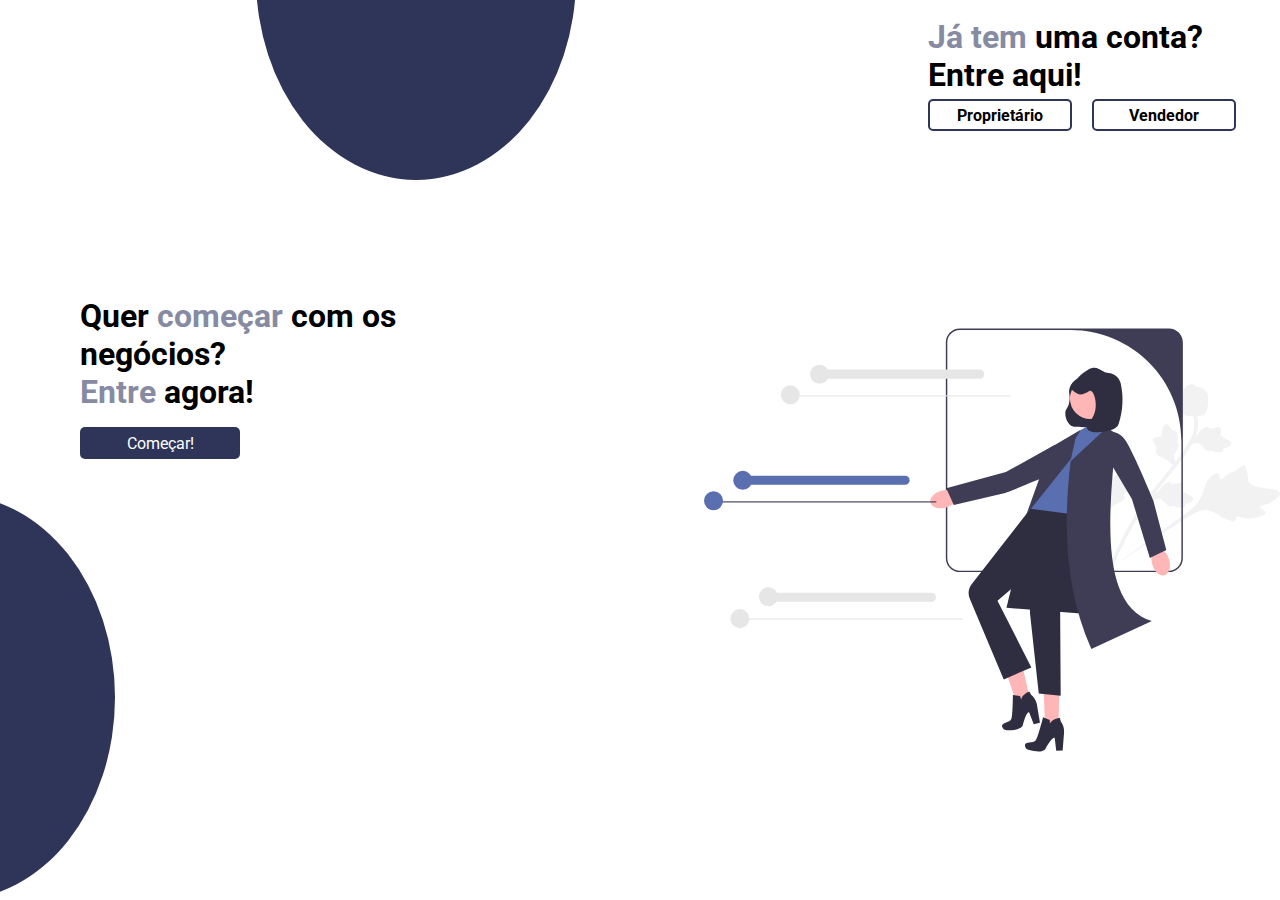
==== commit c8018bc1: "Alteração btn" ====
--- a/HTML/index.html
+++ b/HTML/index.html
@@ -20,13 +20,13 @@
 
         <div class="start-business">
             <h1>Quer <span>começar</span> com os<br> negócios?<br><span>Entre </span>agora!</h1>
-            <button><a href="/HTML/cadastro_proprietario.html">Começar!</a></button>
+            <a href="/HTML/cadastro_proprietario.html"><button>Começar!</button></a>
         </div>
 
         <div class="login-acount">
-            <h1><span>Já tem</span> uma conta? <br> Entre aqui!</h1>
-            <button id="proprietario"> <a href="/HTML/login_proprietario.html">Proprietário</a></button>
-            <button id="vendedor"> <a href="/HTML/login_fucionarios.html">Vendedor</a></button>
+            <h1 style="padding-bottom: 5px"><span>Já tem</span> uma conta? <br> Entre aqui!</h1>
+            <a href="/HTML/login_proprietario.html"><button id="proprietario">Proprietário</button></a>
+            <a href="/HTML/login_fucionarios.html"><button id="vendedor">Vendedor</button></a>
         </div>
     </main>
 </body>
